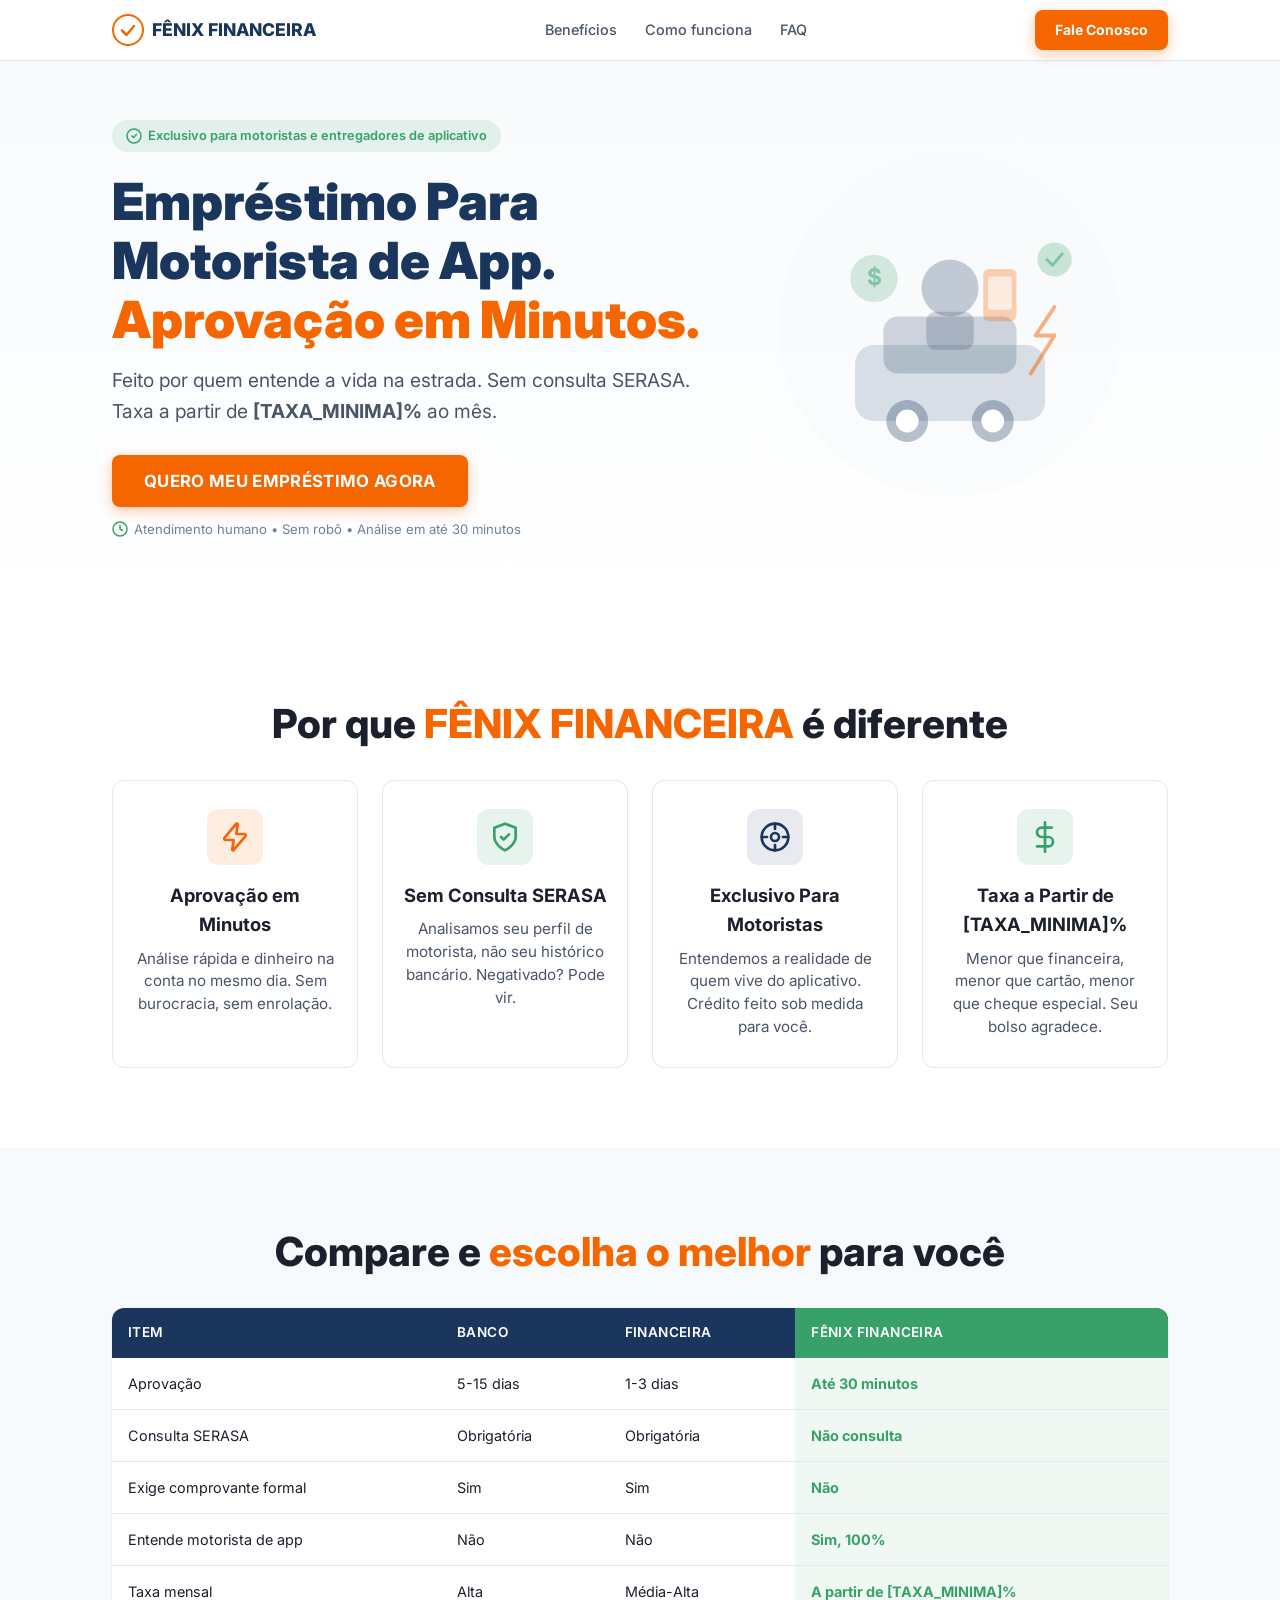
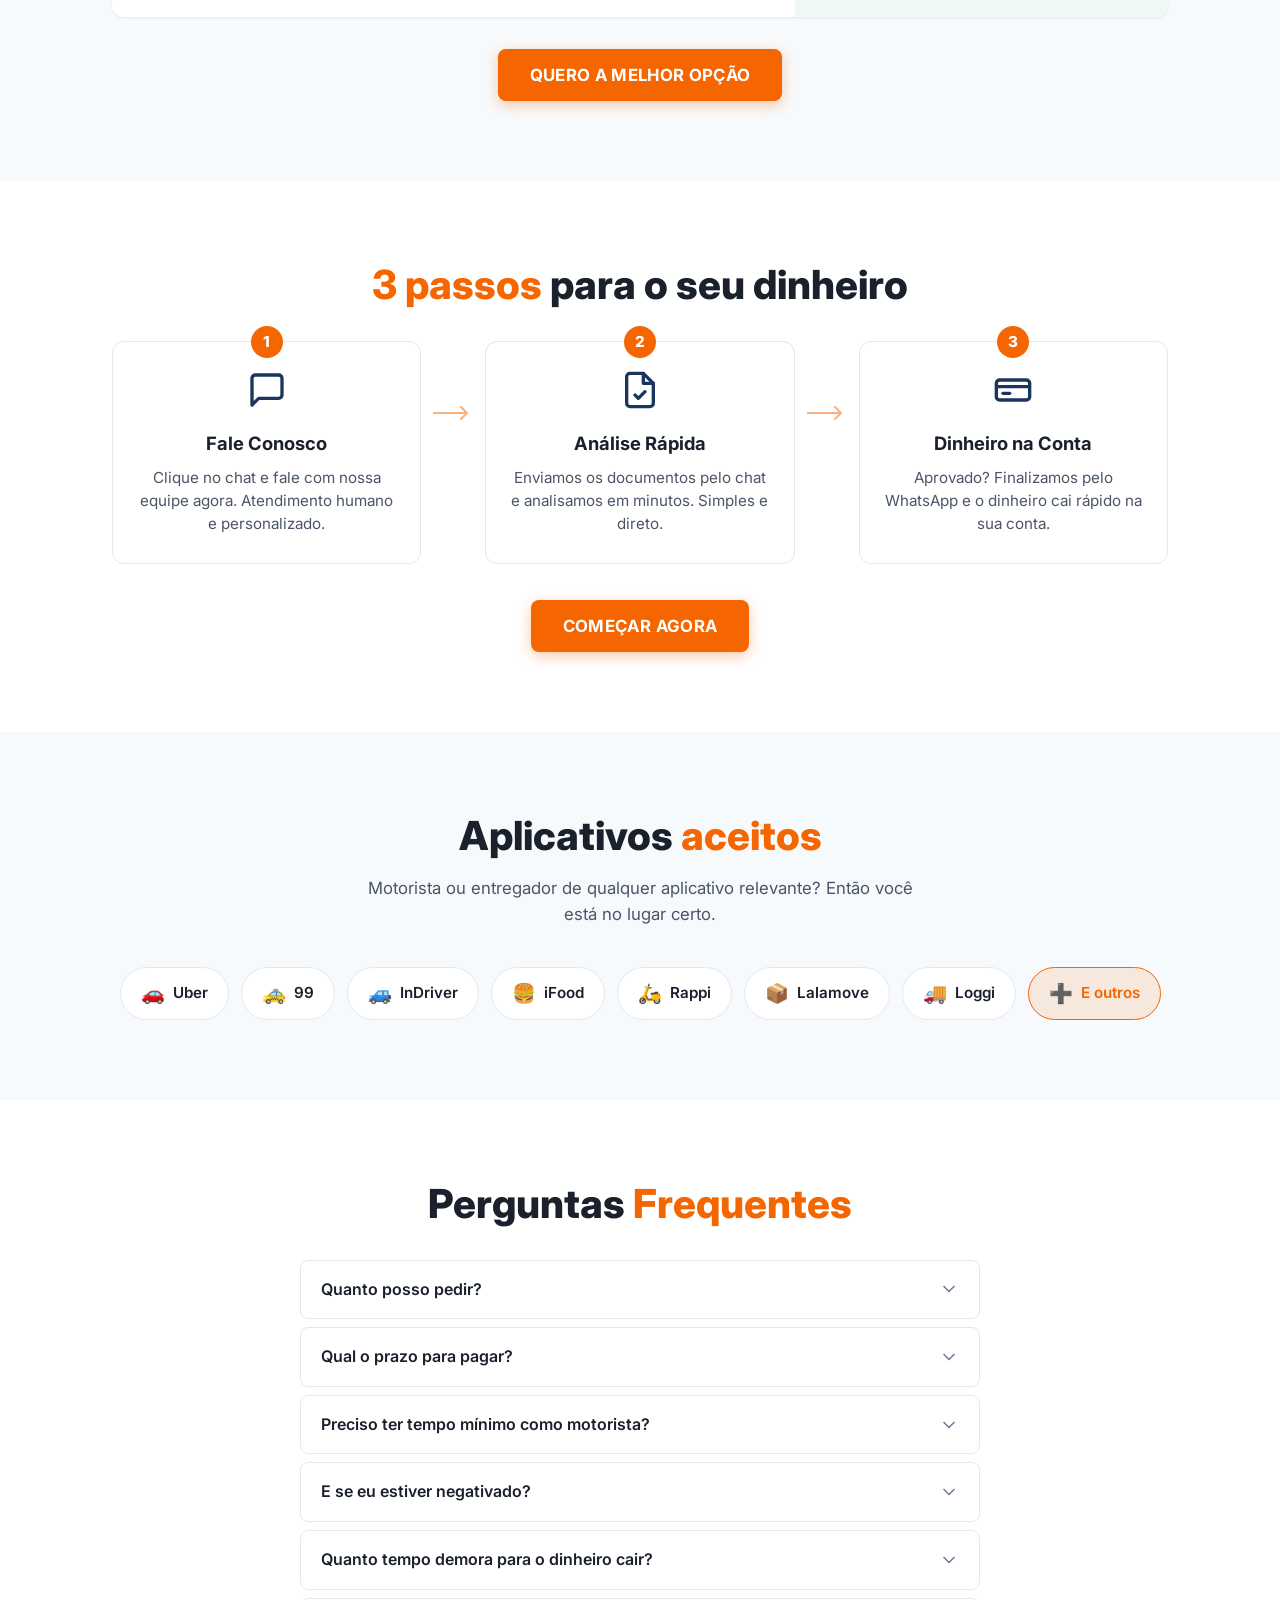
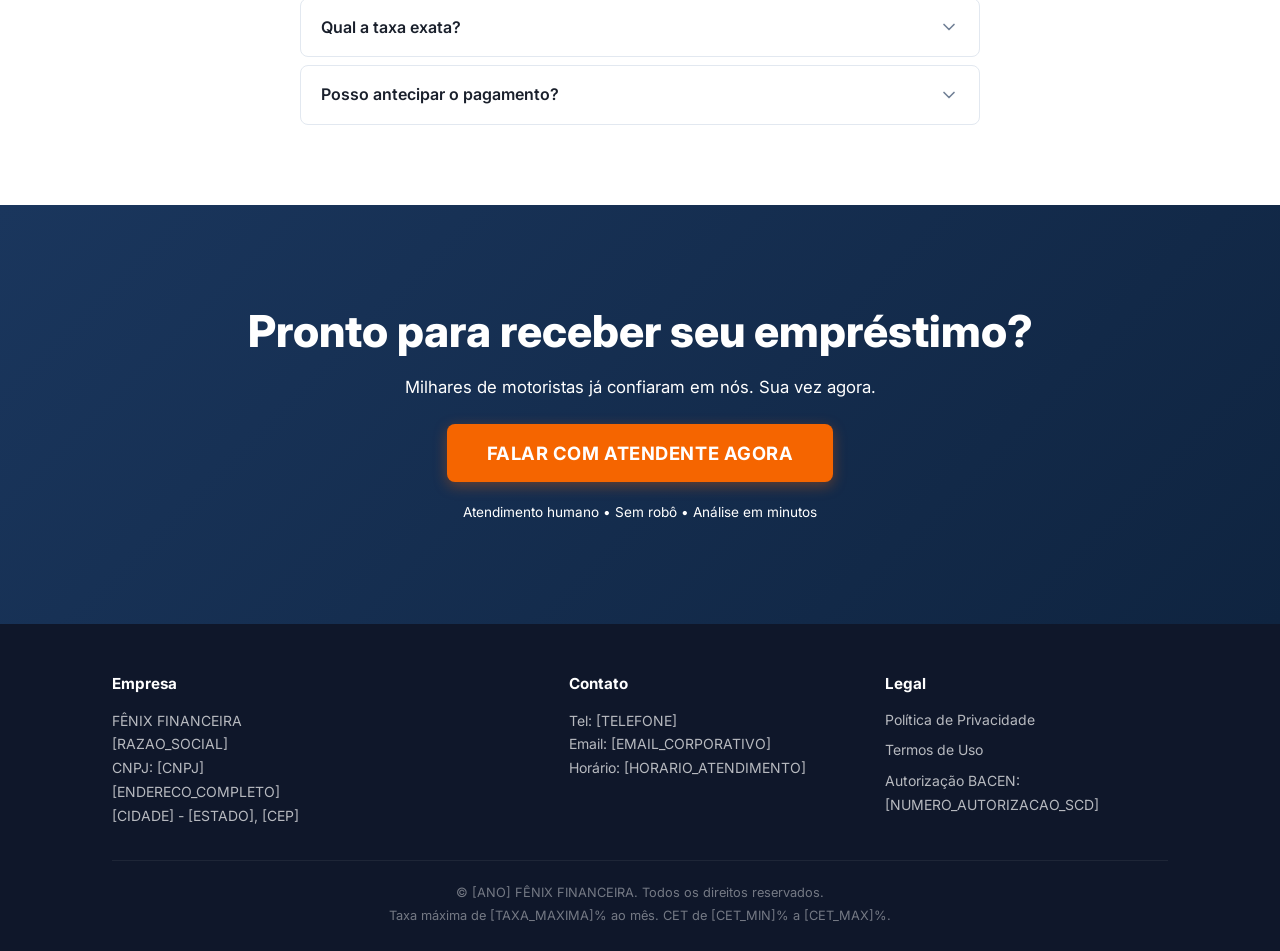
==== index.html @ 0cf2d2e1 "Antecipa carregamento do Tawk.to com preconnect e script no topo do body" ====
<!DOCTYPE html>
<html lang="pt-BR">
<head>
  <meta charset="UTF-8">
  <meta name="viewport" content="width=device-width, initial-scale=1.0, maximum-scale=5.0">
  <meta name="description" content="Empréstimo para motorista de app com aprovação em minutos. Taxa a partir de [TAXA_MINIMA]%. Sem consulta SERASA. FÊNIX FINANCEIRA - crédito exclusivo para motoristas e entregadores de aplicativo.">
  <meta name="keywords" content="empréstimo motorista uber, empréstimo 99, empréstimo ifood, crédito motorista app, empréstimo sem serasa, empréstimo rappi, empréstimo entregador">
  <meta name="robots" content="index, follow">
  <meta name="theme-color" content="#1a365d">

  <!-- Open Graph -->
  <meta property="og:title" content="FÊNIX FINANCEIRA - Empréstimo para Motorista de App">
  <meta property="og:description" content="Aprovação em minutos. Sem consulta SERASA. Feito para quem é motorista de aplicativo.">
  <meta property="og:type" content="website">
  <meta property="og:url" content="[SITE_URL]">
  <meta property="og:locale" content="pt_BR">

  <link rel="icon" href="/favicon.svg" type="image/svg+xml">
  <link rel="icon" href="/favicon.ico" type="image/x-icon">
  <link rel="preconnect" href="https://embed.tawk.to" crossorigin>
  <link rel="preconnect" href="https://fonts.googleapis.com">
  <link rel="preconnect" href="https://fonts.gstatic.com" crossorigin>
  <link rel="stylesheet" href="https://fonts.googleapis.com/css2?family=Inter:wght@400;500;600;700;800;900&display=swap">
  <link rel="stylesheet" href="css/style.css">

  <title>FÊNIX FINANCEIRA - Empréstimo para Motorista de App | Aprovação Rápida</title>
</head>
<body>

  <!--Start of Tawk.to Script-->
  <script type="text/javascript">
  var Tawk_API=Tawk_API||{}, Tawk_LoadStart=new Date();
  (function(){
  var s1=document.createElement("script"),s0=document.getElementsByTagName("script")[0];
  s1.async=true;
  s1.src='https://embed.tawk.to/69e11e8162538b1c343eefce/1jmbluanu';
  s1.charset='UTF-8';
  s1.setAttribute('crossorigin','*');
  s0.parentNode.insertBefore(s1,s0);
  })();
  </script>
  <!--End of Tawk.to Script-->

  <!-- ============================================ -->
  <!-- HEADER / NAVBAR                              -->
  <!-- ============================================ -->
  <header class="header" id="header">
    <div class="container header__inner">
      <a href="#" class="header__logo" aria-label="FÊNIX FINANCEIRA - Página inicial">
        <!-- Logo SVG inline -->
        <svg class="header__logo-icon" width="32" height="32" viewBox="0 0 32 32" fill="none" aria-hidden="true">
          <circle cx="16" cy="16" r="15" stroke="currentColor" stroke-width="2"/>
          <path d="M10 16.5L14.5 21L22 12" stroke="currentColor" stroke-width="2.5" stroke-linecap="round" stroke-linejoin="round"/>
        </svg>
        <span class="header__logo-text">FÊNIX FINANCEIRA</span>
      </a>
      <nav class="header__nav" aria-label="Navegação principal">
        <a href="#beneficios" class="header__link">Benefícios</a>
        <a href="#como-funciona" class="header__link">Como funciona</a>
        <a href="#faq" class="header__link">FAQ</a>
      </nav>
      <button class="btn btn--sm btn--cta header__cta" onclick="openChat()" aria-label="Abrir chat para solicitar empréstimo">
        Fale Conosco
      </button>
    </div>
  </header>

  <main>

    <!-- ============================================ -->
    <!-- HERO SECTION                                 -->
    <!-- ============================================ -->
    <section class="hero" id="hero">
      <div class="container hero__inner">
        <div class="hero__content">
          <span class="hero__badge">
            <svg width="16" height="16" viewBox="0 0 16 16" fill="none" aria-hidden="true"><path d="M6 8L7.5 9.5L10.5 6.5" stroke="currentColor" stroke-width="1.5" stroke-linecap="round" stroke-linejoin="round"/><circle cx="8" cy="8" r="7" stroke="currentColor" stroke-width="1.5"/></svg>
            Exclusivo para motoristas e entregadores de aplicativo
          </span>

          <h1 class="hero__title">
            Empréstimo Para Motorista de App.<br>
            <span class="hero__title-highlight">Aprovação em Minutos.</span>
          </h1>

          <p class="hero__subtitle">
            Feito por quem entende a vida na estrada. Sem consulta SERASA. Taxa a partir de <strong>[TAXA_MINIMA]%</strong> ao mês.
          </p>

          <div class="hero__cta-group">
            <button class="btn btn--lg btn--cta btn--pulse" onclick="openChat()" aria-label="Solicitar empréstimo agora via chat">
              QUERO MEU EMPRÉSTIMO AGORA
            </button>
            <p class="hero__cta-sub">
              <svg width="16" height="16" viewBox="0 0 16 16" fill="none" aria-hidden="true"><circle cx="8" cy="8" r="7" stroke="currentColor" stroke-width="1.5"/><path d="M8 4.5V8L10.5 9.5" stroke="currentColor" stroke-width="1.5" stroke-linecap="round"/></svg>
              Atendimento humano &bull; Sem robô &bull; Análise em até 30 minutos
            </p>
          </div>
        </div>

        <div class="hero__illustration" aria-hidden="true">
          <!-- Ilustração SVG de motorista -->
          <svg viewBox="0 0 400 400" fill="none" class="hero__svg">
            <!-- Fundo circular -->
            <circle cx="200" cy="200" r="180" fill="var(--color-bg-alt)" opacity="0.5"/>
            <!-- Carro estilizado -->
            <rect x="100" y="220" width="200" height="80" rx="20" fill="var(--color-primary)" opacity="0.15"/>
            <rect x="130" y="190" width="140" height="60" rx="15" fill="var(--color-primary)" opacity="0.2"/>
            <!-- Rodas -->
            <circle cx="155" cy="300" r="22" fill="var(--color-primary)" opacity="0.3"/>
            <circle cx="155" cy="300" r="12" fill="var(--color-bg)"/>
            <circle cx="245" cy="300" r="22" fill="var(--color-primary)" opacity="0.3"/>
            <circle cx="245" cy="300" r="12" fill="var(--color-bg)"/>
            <!-- Motorista (silhueta) -->
            <circle cx="200" cy="160" r="30" fill="var(--color-primary)" opacity="0.25"/>
            <rect x="175" y="185" width="50" height="40" rx="10" fill="var(--color-primary)" opacity="0.2"/>
            <!-- Celular -->
            <rect x="235" y="140" width="35" height="55" rx="6" fill="var(--color-cta)" opacity="0.3"/>
            <rect x="240" y="148" width="25" height="35" rx="2" fill="var(--color-bg)" opacity="0.6"/>
            <!-- Raio (velocidade) -->
            <path d="M310 180L290 210H310L285 250" stroke="var(--color-cta)" stroke-width="4" stroke-linecap="round" stroke-linejoin="round" opacity="0.5"/>
            <!-- Cifrão -->
            <circle cx="120" cy="150" r="25" fill="var(--color-success)" opacity="0.2"/>
            <text x="120" y="157" text-anchor="middle" fill="var(--color-success)" font-size="24" font-weight="700" opacity="0.5">$</text>
            <!-- Indicador de check -->
            <circle cx="310" cy="130" r="18" fill="var(--color-success)" opacity="0.25"/>
            <path d="M302 130L308 136L318 124" stroke="var(--color-success)" stroke-width="3" stroke-linecap="round" stroke-linejoin="round" opacity="0.5"/>
          </svg>
        </div>
      </div>
    </section>

    <!-- ============================================ -->
    <!-- BENEFÍCIOS                                   -->
    <!-- ============================================ -->
    <section class="benefits" id="beneficios">
      <div class="container">
        <h2 class="section-title fade-in">Por que <span class="text-highlight">FÊNIX FINANCEIRA</span> é diferente</h2>

        <div class="benefits__grid">
          <!-- Card 1 -->
          <div class="benefit-card fade-in">
            <div class="benefit-card__icon benefit-card__icon--speed">
              <svg width="32" height="32" viewBox="0 0 24 24" fill="none" aria-hidden="true">
                <path d="M13 2L4.09 12.63a1 1 0 00.78 1.62H11l-1 7.25a.5.5 0 00.86.41L19.91 11.37a1 1 0 00-.78-1.62H13l1-7.25a.5.5 0 00-.86-.41z" stroke="currentColor" stroke-width="2" stroke-linecap="round" stroke-linejoin="round"/>
              </svg>
            </div>
            <h3 class="benefit-card__title">Aprovação em Minutos</h3>
            <p class="benefit-card__text">Análise rápida e dinheiro na conta no mesmo dia. Sem burocracia, sem enrolação.</p>
          </div>

          <!-- Card 2 -->
          <div class="benefit-card fade-in">
            <div class="benefit-card__icon benefit-card__icon--shield">
              <svg width="32" height="32" viewBox="0 0 24 24" fill="none" aria-hidden="true">
                <path d="M12 22s8-4 8-10V5l-8-3-8 3v7c0 6 8 10 8 10z" stroke="currentColor" stroke-width="2" stroke-linecap="round" stroke-linejoin="round"/>
                <path d="M9 12l2 2 4-4" stroke="currentColor" stroke-width="2" stroke-linecap="round" stroke-linejoin="round"/>
              </svg>
            </div>
            <h3 class="benefit-card__title">Sem Consulta SERASA</h3>
            <p class="benefit-card__text">Analisamos seu perfil de motorista, não seu histórico bancário. Negativado? Pode vir.</p>
          </div>

          <!-- Card 3 -->
          <div class="benefit-card fade-in">
            <div class="benefit-card__icon benefit-card__icon--car">
              <svg width="32" height="32" viewBox="0 0 24 24" fill="none" aria-hidden="true">
                <circle cx="12" cy="12" r="10" stroke="currentColor" stroke-width="2"/>
                <circle cx="12" cy="12" r="3" stroke="currentColor" stroke-width="2"/>
                <path d="M12 2v4M12 18v4M2 12h4M18 12h4" stroke="currentColor" stroke-width="2" stroke-linecap="round"/>
              </svg>
            </div>
            <h3 class="benefit-card__title">Exclusivo Para Motoristas</h3>
            <p class="benefit-card__text">Entendemos a realidade de quem vive do aplicativo. Crédito feito sob medida para você.</p>
          </div>

          <!-- Card 4 -->
          <div class="benefit-card fade-in">
            <div class="benefit-card__icon benefit-card__icon--money">
              <svg width="32" height="32" viewBox="0 0 24 24" fill="none" aria-hidden="true">
                <path d="M12 1v22M17 5H9.5a3.5 3.5 0 100 7h5a3.5 3.5 0 110 7H6" stroke="currentColor" stroke-width="2" stroke-linecap="round" stroke-linejoin="round"/>
              </svg>
            </div>
            <h3 class="benefit-card__title">Taxa a Partir de [TAXA_MINIMA]%</h3>
            <p class="benefit-card__text">Menor que financeira, menor que cartão, menor que cheque especial. Seu bolso agradece.</p>
          </div>
        </div>
      </div>
    </section>

    <!-- ============================================ -->
    <!-- COMPARAÇÃO                                   -->
    <!-- ============================================ -->
    <section class="comparison" id="comparacao">
      <div class="container">
        <h2 class="section-title fade-in">Compare e <span class="text-highlight">escolha o melhor</span> para você</h2>

        <div class="comparison__table-wrapper fade-in">
          <table class="comparison__table" role="table">
            <thead>
              <tr>
                <th scope="col">Item</th>
                <th scope="col">Banco</th>
                <th scope="col">Financeira</th>
                <th scope="col" class="comparison__highlight-col">FÊNIX FINANCEIRA</th>
              </tr>
            </thead>
            <tbody>
              <tr>
                <td data-label="Item">Aprovação</td>
                <td data-label="Banco">5-15 dias</td>
                <td data-label="Financeira">1-3 dias</td>
                <td data-label="FÊNIX FINANCEIRA" class="comparison__highlight-col"><strong>Até 30 minutos</strong></td>
              </tr>
              <tr>
                <td data-label="Item">Consulta SERASA</td>
                <td data-label="Banco">Obrigatória</td>
                <td data-label="Financeira">Obrigatória</td>
                <td data-label="FÊNIX FINANCEIRA" class="comparison__highlight-col"><strong>Não consulta</strong></td>
              </tr>
              <tr>
                <td data-label="Item">Exige comprovante formal</td>
                <td data-label="Banco">Sim</td>
                <td data-label="Financeira">Sim</td>
                <td data-label="FÊNIX FINANCEIRA" class="comparison__highlight-col"><strong>Não</strong></td>
              </tr>
              <tr>
                <td data-label="Item">Entende motorista de app</td>
                <td data-label="Banco">Não</td>
                <td data-label="Financeira">Não</td>
                <td data-label="FÊNIX FINANCEIRA" class="comparison__highlight-col"><strong>Sim, 100%</strong></td>
              </tr>
              <tr>
                <td data-label="Item">Taxa mensal</td>
                <td data-label="Banco">Alta</td>
                <td data-label="Financeira">Média-Alta</td>
                <td data-label="FÊNIX FINANCEIRA" class="comparison__highlight-col"><strong>A partir de [TAXA_MINIMA]%</strong></td>
              </tr>
            </tbody>
          </table>
        </div>

        <div class="comparison__cta fade-in">
          <button class="btn btn--lg btn--cta" onclick="openChat()">QUERO A MELHOR OPÇÃO</button>
        </div>
      </div>
    </section>

    <!-- ============================================ -->
    <!-- COMO FUNCIONA                                -->
    <!-- ============================================ -->
    <section class="steps" id="como-funciona">
      <div class="container">
        <h2 class="section-title fade-in"><span class="text-highlight">3 passos</span> para o seu dinheiro</h2>

        <div class="steps__grid">
          <!-- Passo 1 -->
          <div class="step-card fade-in">
            <div class="step-card__number">1</div>
            <div class="step-card__icon">
              <svg width="40" height="40" viewBox="0 0 24 24" fill="none" aria-hidden="true">
                <path d="M21 15a2 2 0 01-2 2H7l-4 4V5a2 2 0 012-2h14a2 2 0 012 2z" stroke="currentColor" stroke-width="2" stroke-linecap="round" stroke-linejoin="round"/>
              </svg>
            </div>
            <h3 class="step-card__title">Fale Conosco</h3>
            <p class="step-card__text">Clique no chat e fale com nossa equipe agora. Atendimento humano e personalizado.</p>
          </div>

          <!-- Conector -->
          <div class="step-connector" aria-hidden="true">
            <svg width="40" height="24" viewBox="0 0 40 24" fill="none">
              <path d="M0 12h32M28 6l6 6-6 6" stroke="var(--color-cta)" stroke-width="2" stroke-linecap="round" stroke-linejoin="round"/>
            </svg>
          </div>

          <!-- Passo 2 -->
          <div class="step-card fade-in">
            <div class="step-card__number">2</div>
            <div class="step-card__icon">
              <svg width="40" height="40" viewBox="0 0 24 24" fill="none" aria-hidden="true">
                <path d="M14 2H6a2 2 0 00-2 2v16a2 2 0 002 2h12a2 2 0 002-2V8z" stroke="currentColor" stroke-width="2" stroke-linecap="round" stroke-linejoin="round"/>
                <polyline points="14,2 14,8 20,8" stroke="currentColor" stroke-width="2" stroke-linecap="round" stroke-linejoin="round"/>
                <path d="M9 15l2 2 4-4" stroke="currentColor" stroke-width="2" stroke-linecap="round" stroke-linejoin="round"/>
              </svg>
            </div>
            <h3 class="step-card__title">Análise Rápida</h3>
            <p class="step-card__text">Enviamos os documentos pelo chat e analisamos em minutos. Simples e direto.</p>
          </div>

          <!-- Conector -->
          <div class="step-connector" aria-hidden="true">
            <svg width="40" height="24" viewBox="0 0 40 24" fill="none">
              <path d="M0 12h32M28 6l6 6-6 6" stroke="var(--color-cta)" stroke-width="2" stroke-linecap="round" stroke-linejoin="round"/>
            </svg>
          </div>

          <!-- Passo 3 -->
          <div class="step-card fade-in">
            <div class="step-card__number">3</div>
            <div class="step-card__icon">
              <svg width="40" height="40" viewBox="0 0 24 24" fill="none" aria-hidden="true">
                <rect x="2" y="6" width="20" height="12" rx="2" stroke="currentColor" stroke-width="2"/>
                <path d="M2 10h20" stroke="currentColor" stroke-width="2"/>
                <path d="M6 14h4" stroke="currentColor" stroke-width="2" stroke-linecap="round"/>
              </svg>
            </div>
            <h3 class="step-card__title">Dinheiro na Conta</h3>
            <p class="step-card__text">Aprovado? Finalizamos pelo WhatsApp e o dinheiro cai rápido na sua conta.</p>
          </div>
        </div>

        <div class="steps__cta fade-in">
          <button class="btn btn--lg btn--cta" onclick="openChat()">COMEÇAR AGORA</button>
        </div>
      </div>
    </section>

    <!-- ============================================ -->
    <!-- APLICATIVOS ACEITOS                          -->
    <!-- ============================================ -->
    <section class="apps" id="aplicativos">
      <div class="container">
        <h2 class="section-title fade-in">Aplicativos <span class="text-highlight">aceitos</span></h2>
        <p class="section-subtitle fade-in">Motorista ou entregador de qualquer aplicativo relevante? Então você está no lugar certo.</p>

        <div class="apps__grid fade-in">
          <div class="app-tag">
            <span class="app-tag__icon">🚗</span>
            <span class="app-tag__name">Uber</span>
          </div>
          <div class="app-tag">
            <span class="app-tag__icon">🚕</span>
            <span class="app-tag__name">99</span>
          </div>
          <div class="app-tag">
            <span class="app-tag__icon">🚙</span>
            <span class="app-tag__name">InDriver</span>
          </div>
          <div class="app-tag">
            <span class="app-tag__icon">🍔</span>
            <span class="app-tag__name">iFood</span>
          </div>
          <div class="app-tag">
            <span class="app-tag__icon">🛵</span>
            <span class="app-tag__name">Rappi</span>
          </div>
          <div class="app-tag">
            <span class="app-tag__icon">📦</span>
            <span class="app-tag__name">Lalamove</span>
          </div>
          <div class="app-tag">
            <span class="app-tag__icon">🚚</span>
            <span class="app-tag__name">Loggi</span>
          </div>
          <div class="app-tag app-tag--other">
            <span class="app-tag__icon">➕</span>
            <span class="app-tag__name">E outros</span>
          </div>
        </div>
      </div>
    </section>

    <!-- ============================================ -->
    <!-- FAQ                                          -->
    <!-- ============================================ -->
    <section class="faq" id="faq">
      <div class="container">
        <h2 class="section-title fade-in">Perguntas <span class="text-highlight">Frequentes</span></h2>

        <div class="faq__list">
          <details class="faq__item fade-in">
            <summary class="faq__question">
              <span>Quanto posso pedir?</span>
              <svg class="faq__chevron" width="20" height="20" viewBox="0 0 24 24" fill="none" aria-hidden="true">
                <path d="M6 9l6 6 6-6" stroke="currentColor" stroke-width="2" stroke-linecap="round" stroke-linejoin="round"/>
              </svg>
            </summary>
            <div class="faq__answer">
              <p>[PLACEHOLDER_FAQ_1_RESPOSTA] — Exemplo: Valores de R$ [VALOR_MIN] a R$ [VALOR_MAX], sujeito à análise do perfil do motorista.</p>
            </div>
          </details>

          <details class="faq__item fade-in">
            <summary class="faq__question">
              <span>Qual o prazo para pagar?</span>
              <svg class="faq__chevron" width="20" height="20" viewBox="0 0 24 24" fill="none" aria-hidden="true">
                <path d="M6 9l6 6 6-6" stroke="currentColor" stroke-width="2" stroke-linecap="round" stroke-linejoin="round"/>
              </svg>
            </summary>
            <div class="faq__answer">
              <p>[PLACEHOLDER_FAQ_2_RESPOSTA] — Exemplo: Prazos de [PRAZO_MIN] a [PRAZO_MAX] meses, com parcelas que cabem no seu bolso.</p>
            </div>
          </details>

          <details class="faq__item fade-in">
            <summary class="faq__question">
              <span>Preciso ter tempo mínimo como motorista?</span>
              <svg class="faq__chevron" width="20" height="20" viewBox="0 0 24 24" fill="none" aria-hidden="true">
                <path d="M6 9l6 6 6-6" stroke="currentColor" stroke-width="2" stroke-linecap="round" stroke-linejoin="round"/>
              </svg>
            </summary>
            <div class="faq__answer">
              <p>[PLACEHOLDER_FAQ_3_RESPOSTA] — Exemplo: Analisamos cada caso individualmente. Fale conosco para saber se você se qualifica.</p>
            </div>
          </details>

          <details class="faq__item fade-in">
            <summary class="faq__question">
              <span>E se eu estiver negativado?</span>
              <svg class="faq__chevron" width="20" height="20" viewBox="0 0 24 24" fill="none" aria-hidden="true">
                <path d="M6 9l6 6 6-6" stroke="currentColor" stroke-width="2" stroke-linecap="round" stroke-linejoin="round"/>
              </svg>
            </summary>
            <div class="faq__answer">
              <p>[PLACEHOLDER_FAQ_4_RESPOSTA] — Exemplo: Não consultamos SERASA/SPC. Analisamos seu perfil como motorista de aplicativo.</p>
            </div>
          </details>

          <details class="faq__item fade-in">
            <summary class="faq__question">
              <span>Quanto tempo demora para o dinheiro cair?</span>
              <svg class="faq__chevron" width="20" height="20" viewBox="0 0 24 24" fill="none" aria-hidden="true">
                <path d="M6 9l6 6 6-6" stroke="currentColor" stroke-width="2" stroke-linecap="round" stroke-linejoin="round"/>
              </svg>
            </summary>
            <div class="faq__answer">
              <p>[PLACEHOLDER_FAQ_5_RESPOSTA] — Exemplo: Após aprovação, o dinheiro pode cair na sua conta no mesmo dia.</p>
            </div>
          </details>

          <details class="faq__item fade-in">
            <summary class="faq__question">
              <span>Qual a taxa exata?</span>
              <svg class="faq__chevron" width="20" height="20" viewBox="0 0 24 24" fill="none" aria-hidden="true">
                <path d="M6 9l6 6 6-6" stroke="currentColor" stroke-width="2" stroke-linecap="round" stroke-linejoin="round"/>
              </svg>
            </summary>
            <div class="faq__answer">
              <p>[PLACEHOLDER_FAQ_6_RESPOSTA] — Exemplo: A taxa começa a partir de [TAXA_MINIMA]% ao mês. O valor exato depende da análise do seu perfil.</p>
            </div>
          </details>

          <details class="faq__item fade-in">
            <summary class="faq__question">
              <span>Posso antecipar o pagamento?</span>
              <svg class="faq__chevron" width="20" height="20" viewBox="0 0 24 24" fill="none" aria-hidden="true">
                <path d="M6 9l6 6 6-6" stroke="currentColor" stroke-width="2" stroke-linecap="round" stroke-linejoin="round"/>
              </svg>
            </summary>
            <div class="faq__answer">
              <p>[PLACEHOLDER_FAQ_7_RESPOSTA] — Exemplo: Sim! Você pode antecipar parcelas com desconto nos juros.</p>
            </div>
          </details>
        </div>
      </div>
    </section>

    <!-- ============================================ -->
    <!-- CTA FINAL                                    -->
    <!-- ============================================ -->
    <section class="cta-final" id="cta-final">
      <div class="container cta-final__inner">
        <h2 class="cta-final__title fade-in">Pronto para receber seu empréstimo?</h2>
        <p class="cta-final__subtitle fade-in">Milhares de motoristas já confiaram em nós. Sua vez agora.</p>

        <button class="btn btn--xl btn--cta btn--pulse fade-in" onclick="openChat()">
          FALAR COM ATENDENTE AGORA
        </button>

        <p class="cta-final__note fade-in">
          Atendimento humano &bull; Sem robô &bull; Análise em minutos
        </p>
      </div>
    </section>

  </main>

  <!-- ============================================ -->
  <!-- FOOTER                                       -->
  <!-- ============================================ -->
  <footer class="footer">
    <div class="container footer__inner">
      <div class="footer__grid">
        <!-- Coluna Empresa -->
        <div class="footer__col">
          <h4 class="footer__heading">Empresa</h4>
          <p class="footer__text">FÊNIX FINANCEIRA</p>
          <p class="footer__text">[RAZAO_SOCIAL]</p>
          <p class="footer__text">CNPJ: [CNPJ]</p>
          <p class="footer__text">[ENDERECO_COMPLETO]</p>
          <p class="footer__text">[CIDADE] - [ESTADO], [CEP]</p>
        </div>

        <!-- Coluna Contato -->
        <div class="footer__col">
          <h4 class="footer__heading">Contato</h4>
          <p class="footer__text">Tel: [TELEFONE]</p>
          <p class="footer__text">Email: [EMAIL_CORPORATIVO]</p>
          <p class="footer__text">Horário: [HORARIO_ATENDIMENTO]</p>
        </div>

        <!-- Coluna Legal -->
        <div class="footer__col">
          <h4 class="footer__heading">Legal</h4>
          <a href="privacidade.html" class="footer__link">Política de Privacidade</a>
          <a href="termos.html" class="footer__link">Termos de Uso</a>
          <p class="footer__text">Autorização BACEN: [NUMERO_AUTORIZACAO_SCD]</p>
        </div>
      </div>

      <div class="footer__bottom">
        <p>&copy; [ANO] FÊNIX FINANCEIRA. Todos os direitos reservados.</p>
        <p>Taxa máxima de [TAXA_MAXIMA]% ao mês. CET de [CET_MIN]% a [CET_MAX]%.</p>
      </div>
    </div>
  </footer>

  <!-- Scripts -->
  <script src="js/script.js"></script>

</body>
</html>
---- css/style.css ----
/* ============================================
   VARIÁVEIS CSS — Altere aqui para customizar
   ============================================ */
:root {
  --color-primary: #1a365d;
  --color-primary-light: #2a4a7f;
  --color-primary-dark: #0f2440;
  --color-cta: #f56500;
  --color-cta-hover: #e05a00;
  --color-cta-light: rgba(245, 101, 0, 0.12);
  --color-success: #38a169;
  --color-success-light: rgba(56, 161, 105, 0.12);
  --color-text: #1a202c;
  --color-text-light: #4a5568;
  --color-text-muted: #718096;
  --color-bg: #ffffff;
  --color-bg-alt: #f7fafc;
  --color-bg-dark: #0f172a;
  --color-border: #e2e8f0;
  --font-family: 'Inter', system-ui, -apple-system, BlinkMacSystemFont, 'Segoe UI', sans-serif;
  --radius-sm: 8px;
  --radius-md: 12px;
  --radius-lg: 16px;
  --radius-full: 9999px;
  --shadow-sm: 0 1px 3px rgba(0,0,0,0.08);
  --shadow-md: 0 4px 12px rgba(0,0,0,0.1);
  --shadow-lg: 0 8px 30px rgba(0,0,0,0.12);
  --transition: 200ms ease;
}

/* ============================================
   RESET & BASE — Mobile-first
   ============================================ */
*,
*::before,
*::after {
  margin: 0;
  padding: 0;
  box-sizing: border-box;
}

html {
  scroll-behavior: smooth;
  -webkit-text-size-adjust: 100%;
}

body {
  font-family: var(--font-family);
  font-size: 16px;
  line-height: 1.6;
  color: var(--color-text);
  background-color: var(--color-bg);
  -webkit-font-smoothing: antialiased;
  -moz-osx-font-smoothing: grayscale;
  overflow-x: hidden;
}

img {
  max-width: 100%;
  height: auto;
  display: block;
}

a {
  color: inherit;
  text-decoration: none;
}

button {
  cursor: pointer;
  border: none;
  background: none;
  font-family: inherit;
}

/* ============================================
   CONTAINER
   ============================================ */
.container {
  width: 100%;
  max-width: 1120px;
  margin: 0 auto;
  padding: 0 20px;
}

/* ============================================
   TYPOGRAPHY UTILITIES
   ============================================ */
.section-title {
  font-size: 1.75rem;
  font-weight: 800;
  line-height: 1.2;
  text-align: center;
  margin-bottom: 16px;
  color: var(--color-text);
}

.section-subtitle {
  font-size: 1.05rem;
  color: var(--color-text-light);
  text-align: center;
  max-width: 560px;
  margin: 0 auto 40px;
  line-height: 1.5;
}

.text-highlight {
  color: var(--color-cta);
}

/* ============================================
   BUTTONS
   ============================================ */
.btn {
  display: inline-flex;
  align-items: center;
  justify-content: center;
  font-weight: 700;
  border-radius: var(--radius-sm);
  transition: background var(--transition), transform var(--transition), box-shadow var(--transition);
  white-space: nowrap;
  text-align: center;
  line-height: 1.2;
}

.btn:active {
  transform: scale(0.97);
}

.btn--sm {
  font-size: 0.875rem;
  padding: 10px 20px;
  min-height: 40px;
}

.btn--lg {
  font-size: 1.05rem;
  padding: 16px 32px;
  min-height: 52px;
  letter-spacing: 0.02em;
}

.btn--xl {
  font-size: 1.15rem;
  padding: 18px 40px;
  min-height: 56px;
  letter-spacing: 0.03em;
}

.btn--cta {
  background: var(--color-cta);
  color: #fff;
  box-shadow: 0 4px 14px rgba(245, 101, 0, 0.35);
}

.btn--cta:hover {
  background: var(--color-cta-hover);
  box-shadow: 0 6px 20px rgba(245, 101, 0, 0.45);
  transform: translateY(-1px);
}

.btn--cta:active {
  transform: translateY(0) scale(0.97);
}

.btn--pulse {
  animation: pulse-btn 2.5s infinite;
}

@keyframes pulse-btn {
  0% { box-shadow: 0 4px 14px rgba(245, 101, 0, 0.35), 0 0 0 0 rgba(245, 101, 0, 0.5); }
  70% { box-shadow: 0 4px 14px rgba(245, 101, 0, 0.35), 0 0 0 14px rgba(245, 101, 0, 0); }
  100% { box-shadow: 0 4px 14px rgba(245, 101, 0, 0.35), 0 0 0 0 rgba(245, 101, 0, 0); }
}

/* ============================================
   HEADER
   ============================================ */
.header {
  position: fixed;
  top: 0;
  left: 0;
  right: 0;
  z-index: 100;
  background: rgba(255, 255, 255, 0.92);
  backdrop-filter: blur(12px);
  -webkit-backdrop-filter: blur(12px);
  border-bottom: 1px solid var(--color-border);
  transition: box-shadow 0.3s ease;
}

.header--scrolled {
  box-shadow: var(--shadow-md);
}

.header__inner {
  display: flex;
  align-items: center;
  justify-content: space-between;
  height: 60px;
}

.header__logo {
  display: flex;
  align-items: center;
  gap: 8px;
  font-weight: 800;
  font-size: 1.1rem;
  color: var(--color-primary);
}

.header__logo-icon {
  color: var(--color-cta);
  flex-shrink: 0;
}

.header__nav {
  display: none;
  gap: 28px;
}

.header__link {
  font-size: 0.9rem;
  font-weight: 500;
  color: var(--color-text-light);
  transition: color var(--transition);
}

.header__link:hover {
  color: var(--color-cta);
}

.header__cta {
  flex-shrink: 0;
}

/* ============================================
   HERO
   ============================================ */
.hero {
  padding: 100px 0 60px;
  background: linear-gradient(180deg, var(--color-bg-alt) 0%, var(--color-bg) 100%);
}

.hero__inner {
  display: flex;
  flex-direction: column;
  align-items: center;
  gap: 40px;
}

.hero__content {
  text-align: center;
  max-width: 600px;
}

.hero__badge {
  display: inline-flex;
  align-items: center;
  gap: 6px;
  background: var(--color-success-light);
  color: var(--color-success);
  font-size: 0.8rem;
  font-weight: 600;
  padding: 6px 14px;
  border-radius: var(--radius-full);
  margin-bottom: 20px;
}

.hero__badge svg {
  flex-shrink: 0;
}

.hero__title {
  font-size: 2rem;
  font-weight: 900;
  line-height: 1.15;
  color: var(--color-primary);
  margin-bottom: 16px;
}

.hero__title-highlight {
  color: var(--color-cta);
}

.hero__subtitle {
  font-size: 1.1rem;
  color: var(--color-text-light);
  line-height: 1.6;
  margin-bottom: 28px;
}

.hero__cta-group {
  display: flex;
  flex-direction: column;
  align-items: center;
  gap: 12px;
}

.hero__cta-sub {
  display: flex;
  align-items: center;
  gap: 6px;
  font-size: 0.82rem;
  color: var(--color-text-muted);
}

.hero__cta-sub svg {
  flex-shrink: 0;
  color: var(--color-success);
}

.hero__illustration {
  width: 100%;
  max-width: 320px;
}

.hero__svg {
  width: 100%;
  height: auto;
}

/* ============================================
   BENEFITS
   ============================================ */
.benefits {
  padding: 60px 0;
  background: var(--color-bg);
}

.benefits__grid {
  display: grid;
  grid-template-columns: 1fr;
  gap: 16px;
  margin-top: 32px;
}

.benefit-card {
  background: var(--color-bg);
  border: 1px solid var(--color-border);
  border-radius: var(--radius-md);
  padding: 24px;
  text-align: center;
  transition: transform var(--transition), box-shadow var(--transition);
}

.benefit-card:hover {
  transform: translateY(-3px);
  box-shadow: var(--shadow-md);
}

.benefit-card__icon {
  width: 56px;
  height: 56px;
  border-radius: var(--radius-md);
  display: flex;
  align-items: center;
  justify-content: center;
  margin: 0 auto 16px;
}

.benefit-card__icon--speed {
  background: var(--color-cta-light);
  color: var(--color-cta);
}

.benefit-card__icon--shield {
  background: var(--color-success-light);
  color: var(--color-success);
}

.benefit-card__icon--car {
  background: rgba(26, 54, 93, 0.1);
  color: var(--color-primary);
}

.benefit-card__icon--money {
  background: var(--color-success-light);
  color: var(--color-success);
}

.benefit-card__title {
  font-size: 1.15rem;
  font-weight: 700;
  margin-bottom: 8px;
  color: var(--color-text);
}

.benefit-card__text {
  font-size: 0.95rem;
  color: var(--color-text-light);
  line-height: 1.5;
}

/* ============================================
   COMPARISON TABLE
   ============================================ */
.comparison {
  padding: 60px 0;
  background: var(--color-bg-alt);
}

.comparison__table-wrapper {
  overflow-x: auto;
  -webkit-overflow-scrolling: touch;
  margin-top: 32px;
  border-radius: var(--radius-md);
  box-shadow: var(--shadow-sm);
}

.comparison__table {
  width: 100%;
  border-collapse: collapse;
  background: var(--color-bg);
  font-size: 0.9rem;
  min-width: 520px;
}

.comparison__table thead {
  background: var(--color-primary);
  color: #fff;
}

.comparison__table th {
  padding: 14px 16px;
  text-align: left;
  font-weight: 600;
  font-size: 0.85rem;
  text-transform: uppercase;
  letter-spacing: 0.03em;
}

.comparison__table td {
  padding: 14px 16px;
  border-bottom: 1px solid var(--color-border);
  vertical-align: middle;
}

.comparison__table tbody tr:last-child td {
  border-bottom: none;
}

.comparison__table tbody tr:hover {
  background: var(--color-bg-alt);
}

.comparison__highlight-col {
  background: rgba(56, 161, 105, 0.08) !important;
  color: var(--color-success);
  font-weight: 600;
}

.comparison__table thead .comparison__highlight-col {
  background: var(--color-success) !important;
  color: #fff;
}

.comparison__cta {
  text-align: center;
  margin-top: 32px;
}

/* ============================================
   STEPS (HOW IT WORKS)
   ============================================ */
.steps {
  padding: 60px 0;
  background: var(--color-bg);
}

.steps__grid {
  display: flex;
  flex-direction: column;
  align-items: center;
  gap: 8px;
  margin-top: 32px;
}

.step-card {
  background: var(--color-bg);
  border: 1px solid var(--color-border);
  border-radius: var(--radius-md);
  padding: 28px 24px;
  text-align: center;
  width: 100%;
  max-width: 360px;
  position: relative;
}

.step-card__number {
  position: absolute;
  top: -16px;
  left: 50%;
  transform: translateX(-50%);
  width: 32px;
  height: 32px;
  background: var(--color-cta);
  color: #fff;
  font-weight: 800;
  font-size: 0.95rem;
  border-radius: 50%;
  display: flex;
  align-items: center;
  justify-content: center;
}

.step-card__icon {
  color: var(--color-primary);
  margin-bottom: 12px;
}

.step-card__title {
  font-size: 1.15rem;
  font-weight: 700;
  margin-bottom: 8px;
}

.step-card__text {
  font-size: 0.95rem;
  color: var(--color-text-light);
  line-height: 1.5;
}

.step-connector {
  transform: rotate(90deg);
  opacity: 0.5;
}

.steps__cta {
  text-align: center;
  margin-top: 36px;
}

/* ============================================
   APPS ACCEPTED
   ============================================ */
.apps {
  padding: 60px 0;
  background: var(--color-bg-alt);
}

.apps__grid {
  display: flex;
  flex-wrap: wrap;
  justify-content: center;
  gap: 12px;
  margin-top: 8px;
}

.app-tag {
  display: flex;
  align-items: center;
  gap: 8px;
  background: var(--color-bg);
  border: 1px solid var(--color-border);
  border-radius: var(--radius-full);
  padding: 10px 20px;
  font-weight: 600;
  font-size: 0.95rem;
  transition: transform var(--transition), box-shadow var(--transition);
}

.app-tag:hover {
  transform: translateY(-2px);
  box-shadow: var(--shadow-sm);
}

.app-tag__icon {
  font-size: 1.2rem;
}

.app-tag--other {
  background: var(--color-cta-light);
  border-color: var(--color-cta);
  color: var(--color-cta);
}

/* ============================================
   FAQ
   ============================================ */
.faq {
  padding: 60px 0;
  background: var(--color-bg);
}

.faq__list {
  max-width: 680px;
  margin: 32px auto 0;
  display: flex;
  flex-direction: column;
  gap: 8px;
}

.faq__item {
  background: var(--color-bg);
  border: 1px solid var(--color-border);
  border-radius: var(--radius-sm);
  overflow: hidden;
  transition: box-shadow var(--transition);
}

.faq__item[open] {
  box-shadow: var(--shadow-sm);
}

.faq__question {
  display: flex;
  align-items: center;
  justify-content: space-between;
  gap: 12px;
  padding: 16px 20px;
  font-weight: 600;
  font-size: 1rem;
  cursor: pointer;
  list-style: none;
  color: var(--color-text);
  transition: color var(--transition);
  min-height: 52px;
}

.faq__question::-webkit-details-marker {
  display: none;
}

.faq__question::marker {
  content: '';
}

.faq__question:hover {
  color: var(--color-cta);
}

.faq__chevron {
  flex-shrink: 0;
  transition: transform 0.3s ease;
  color: var(--color-text-muted);
}

.faq__item[open] .faq__chevron {
  transform: rotate(180deg);
  color: var(--color-cta);
}

.faq__answer {
  padding: 0 20px 16px;
  font-size: 0.95rem;
  color: var(--color-text-light);
  line-height: 1.6;
}

/* ============================================
   CTA FINAL
   ============================================ */
.cta-final {
  padding: 80px 0;
  background: linear-gradient(135deg, var(--color-primary) 0%, var(--color-primary-dark) 100%);
  color: #fff;
  text-align: center;
}

.cta-final__inner {
  display: flex;
  flex-direction: column;
  align-items: center;
  gap: 16px;
}

.cta-final__title {
  font-size: 1.75rem;
  font-weight: 800;
  line-height: 1.2;
}

.cta-final__subtitle {
  font-size: 1.05rem;
  opacity: 0.85;
  max-width: 480px;
  margin-bottom: 8px;
}

.cta-final__note {
  font-size: 0.85rem;
  opacity: 0.7;
  margin-top: 4px;
}

/* ============================================
   FOOTER
   ============================================ */
.footer {
  background: var(--color-bg-dark);
  color: rgba(255, 255, 255, 0.7);
  padding: 48px 0 24px;
  font-size: 0.875rem;
}

.footer__grid {
  display: grid;
  grid-template-columns: 1fr;
  gap: 32px;
  margin-bottom: 32px;
}

.footer__heading {
  color: #fff;
  font-size: 0.95rem;
  font-weight: 700;
  margin-bottom: 12px;
}

.footer__text {
  line-height: 1.7;
}

.footer__link {
  display: block;
  margin-bottom: 8px;
  transition: color var(--transition);
}

.footer__link:hover {
  color: var(--color-cta);
}

.footer__bottom {
  border-top: 1px solid rgba(255, 255, 255, 0.1);
  padding-top: 20px;
  text-align: center;
  font-size: 0.8rem;
  opacity: 0.6;
  line-height: 1.8;
}

/* ============================================
   FLOATING CHAT BUTTON (FAB)
   ============================================ */
.chat-fab {
  display: none; /* Escondido — Tawk.to tem seu próprio botão */
  position: fixed;
  bottom: 24px;
  right: 24px;
  z-index: 90;
  display: flex;
  align-items: center;
  gap: 8px;
  background: var(--color-cta);
  color: #fff;
  padding: 14px 22px;
  border-radius: var(--radius-full);
  font-weight: 700;
  font-size: 0.85rem;
  box-shadow: 0 4px 20px rgba(245, 101, 0, 0.4);
  animation: pulse-fab 2s infinite;
  transition: transform var(--transition), background var(--transition);
  min-height: 56px;
}

.chat-fab:hover {
  background: var(--color-cta-hover);
  transform: scale(1.05);
}

.chat-fab:active {
  transform: scale(0.97);
}

@keyframes pulse-fab {
  0% { box-shadow: 0 4px 20px rgba(245, 101, 0, 0.4), 0 0 0 0 rgba(245, 101, 0, 0.5); }
  70% { box-shadow: 0 4px 20px rgba(245, 101, 0, 0.4), 0 0 0 18px rgba(245, 101, 0, 0); }
  100% { box-shadow: 0 4px 20px rgba(245, 101, 0, 0.4), 0 0 0 0 rgba(245, 101, 0, 0); }
}

.chat-fab__badge {
  position: absolute;
  top: -6px;
  right: -4px;
  background: var(--color-success);
  color: #fff;
  font-size: 0.6rem;
  font-weight: 700;
  padding: 2px 6px;
  border-radius: var(--radius-full);
  letter-spacing: 0.05em;
}

.chat-fab__icon {
  flex-shrink: 0;
}

.chat-fab__text {
  display: none;
}

/* ============================================
   ANIMATIONS — Fade In on Scroll
   ============================================ */
.fade-in {
  opacity: 0;
  transform: translateY(24px);
  transition: opacity 0.6s ease, transform 0.6s ease;
}

.fade-in.is-visible {
  opacity: 1;
  transform: translateY(0);
}

/* ============================================
   RESPONSIVE — Tablet (768px+)
   ============================================ */
@media (min-width: 768px) {
  .container {
    padding: 0 32px;
  }

  .header__nav {
    display: flex;
  }

  .section-title {
    font-size: 2.25rem;
  }

  .hero {
    padding: 120px 0 80px;
  }

  .hero__title {
    font-size: 2.75rem;
  }

  .hero__inner {
    flex-direction: row;
    text-align: left;
    gap: 48px;
  }

  .hero__content {
    text-align: left;
    flex: 1;
  }

  .hero__illustration {
    max-width: 380px;
    flex-shrink: 0;
  }

  .hero__cta-group {
    align-items: flex-start;
  }

  .benefits {
    padding: 80px 0;
  }

  .benefits__grid {
    grid-template-columns: 1fr 1fr;
    gap: 20px;
  }

  .comparison {
    padding: 80px 0;
  }

  .steps {
    padding: 80px 0;
  }

  .steps__grid {
    flex-direction: row;
    align-items: flex-start;
    gap: 12px;
  }

  .step-connector {
    transform: none;
    margin-top: 60px;
  }

  .step-card {
    max-width: none;
    flex: 1;
  }

  .apps {
    padding: 80px 0;
  }

  .faq {
    padding: 80px 0;
  }

  .cta-final {
    padding: 100px 0;
  }

  .cta-final__title {
    font-size: 2.25rem;
  }

  .footer__grid {
    grid-template-columns: 1.5fr 1fr 1fr;
  }

  .chat-fab__text {
    display: inline;
  }
}

/* ============================================
   RESPONSIVE — Desktop (1024px+)
   ============================================ */
@media (min-width: 1024px) {
  .section-title {
    font-size: 2.5rem;
  }

  .hero__title {
    font-size: 3.2rem;
  }

  .hero__subtitle {
    font-size: 1.2rem;
  }

  .benefits__grid {
    grid-template-columns: repeat(4, 1fr);
    gap: 24px;
  }

  .benefit-card {
    padding: 28px 20px;
  }

  .cta-final__title {
    font-size: 2.75rem;
  }
}

/* ============================================
   RESPONSIVE — Small phones (320px)
   ============================================ */
@media (max-width: 374px) {
  .hero__title {
    font-size: 1.65rem;
  }

  .hero__subtitle {
    font-size: 1rem;
  }

  .btn--lg {
    font-size: 0.95rem;
    padding: 14px 24px;
  }

  .btn--xl {
    font-size: 1rem;
    padding: 16px 28px;
  }

  .section-title {
    font-size: 1.5rem;
  }

  .comparison__table {
    font-size: 0.8rem;
  }

  .comparison__table th,
  .comparison__table td {
    padding: 10px 10px;
  }

  .chat-fab {
    bottom: 16px;
    right: 16px;
    padding: 12px 16px;
    min-height: 48px;
  }
}

/* ============================================
   PRINT STYLES
   ============================================ */
@media print {
  .header,
  .chat-fab,
  .btn {
    display: none !important;
  }

  .hero {
    padding-top: 20px;
  }

  body {
    color: #000;
  }
}

/* ============================================
   REDUCED MOTION
   ============================================ */
@media (prefers-reduced-motion: reduce) {
  *,
  *::before,
  *::after {
    animation-duration: 0.01ms !important;
    animation-iteration-count: 1 !important;
    transition-duration: 0.01ms !important;
  }

  html {
    scroll-behavior: auto;
  }

  .fade-in {
    opacity: 1;
    transform: none;
  }
}
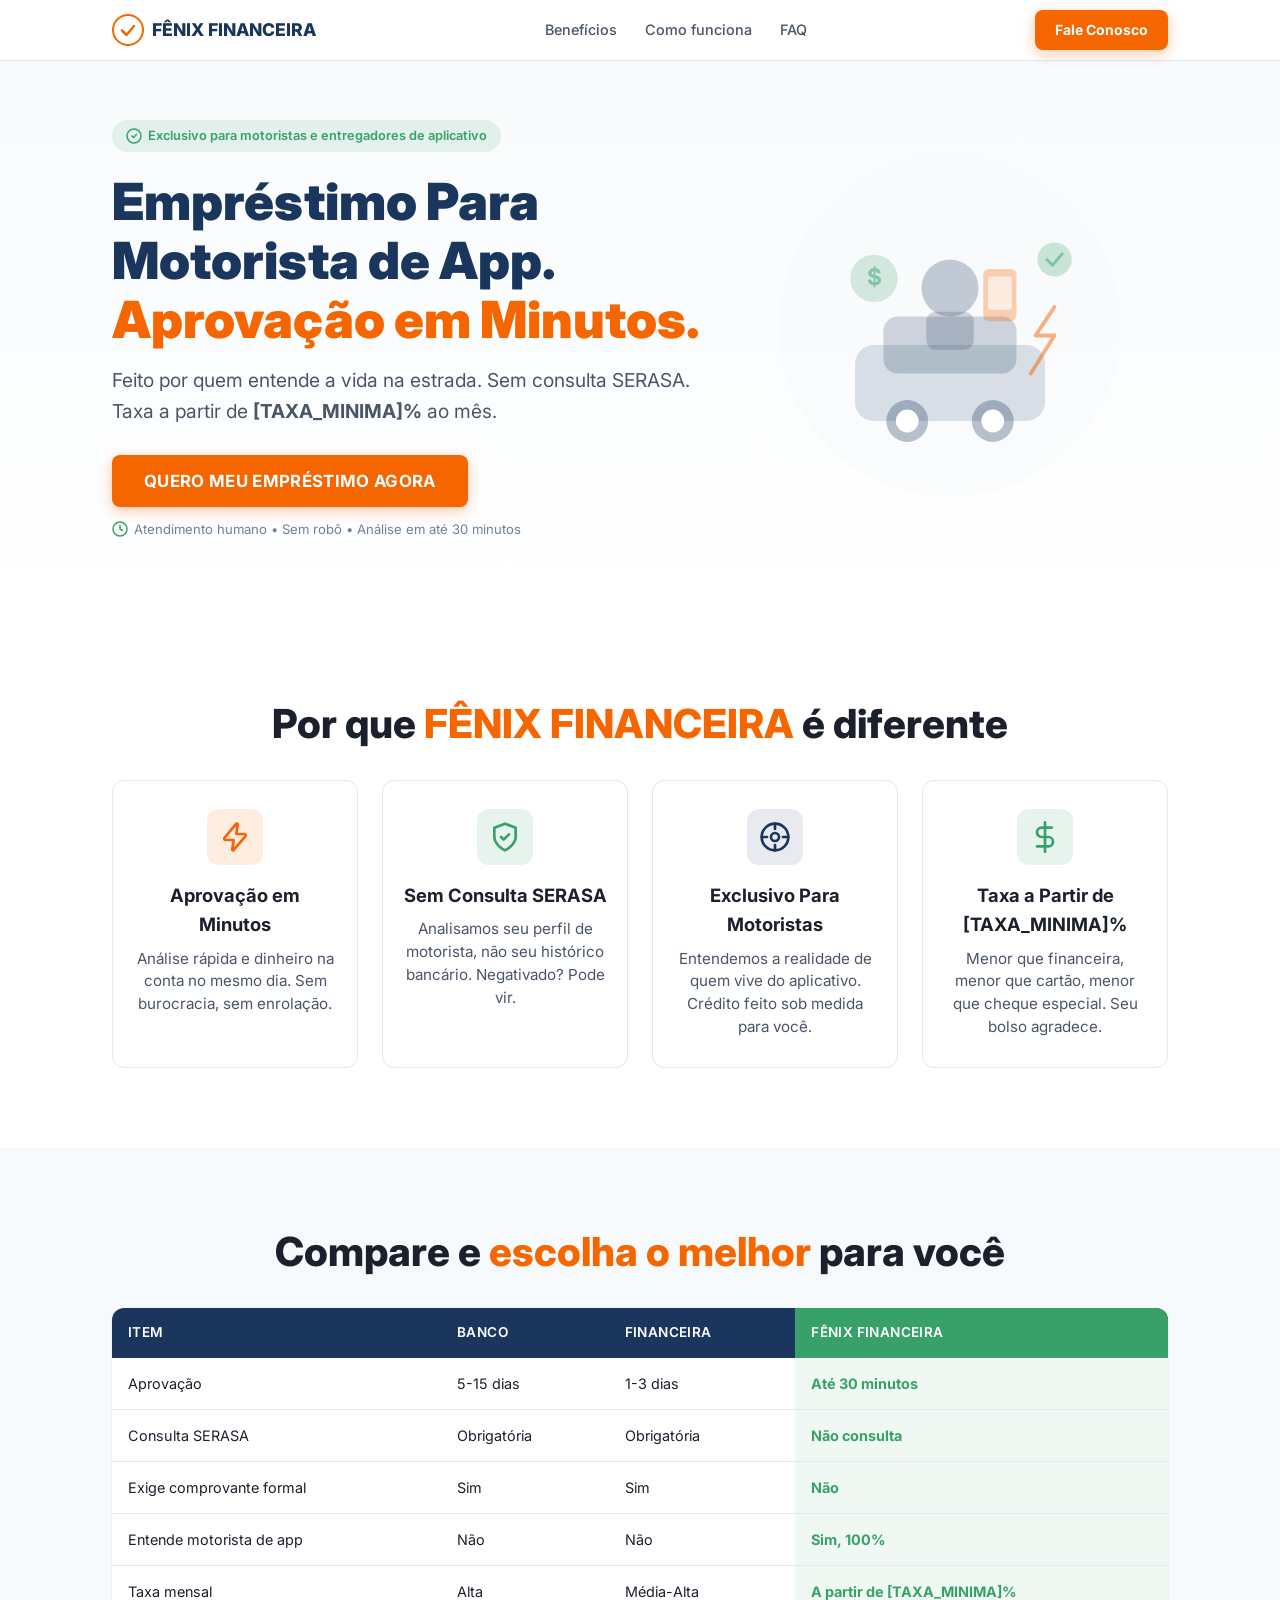
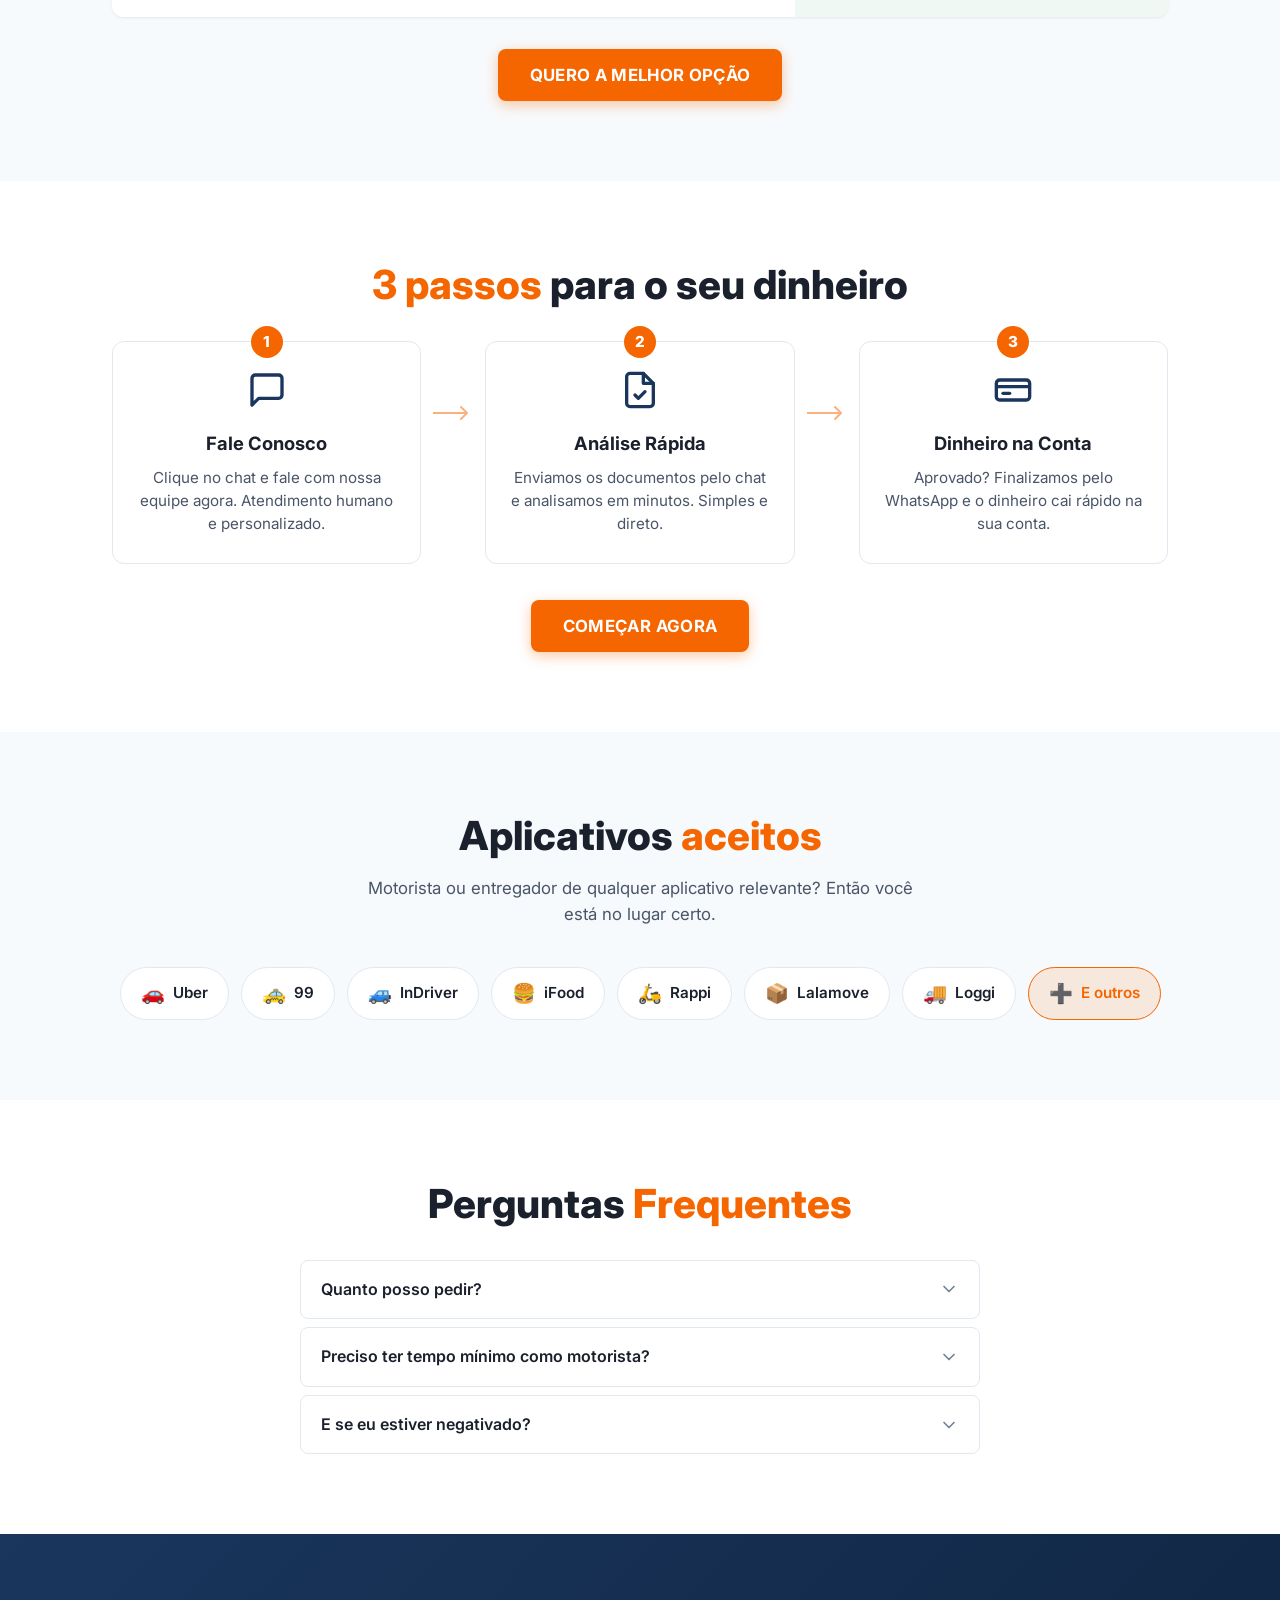
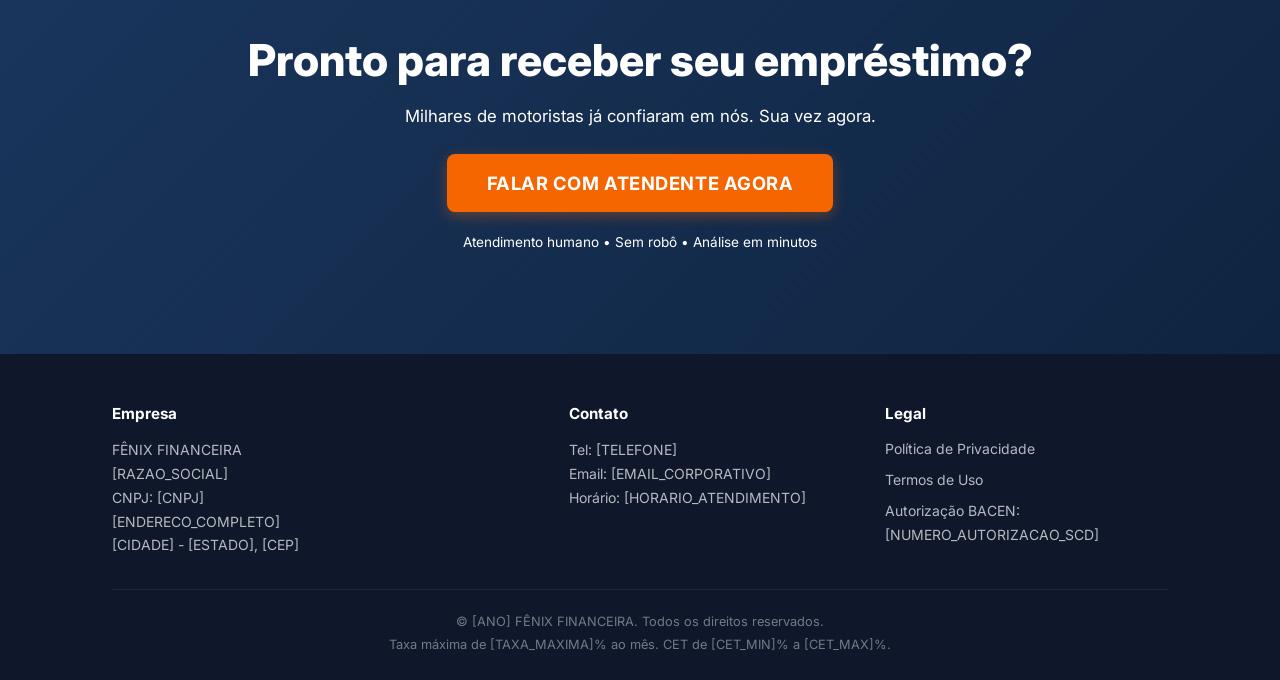
==== commit 43aa5773: "MUDANDO O html" ====
--- a/index.html
+++ b/index.html
@@ -26,20 +26,6 @@
   <title>FÊNIX FINANCEIRA - Empréstimo para Motorista de App | Aprovação Rápida</title>
 </head>
 <body>
-
-  <!--Start of Tawk.to Script-->
-  <script type="text/javascript">
-  var Tawk_API=Tawk_API||{}, Tawk_LoadStart=new Date();
-  (function(){
-  var s1=document.createElement("script"),s0=document.getElementsByTagName("script")[0];
-  s1.async=true;
-  s1.src='https://embed.tawk.to/69e11e8162538b1c343eefce/1jmbluanu';
-  s1.charset='UTF-8';
-  s1.setAttribute('crossorigin','*');
-  s0.parentNode.insertBefore(s1,s0);
-  })();
-  </script>
-  <!--End of Tawk.to Script-->
 
   <!-- ============================================ -->
   <!-- HEADER / NAVBAR                              -->
@@ -376,21 +362,11 @@
               </svg>
             </summary>
             <div class="faq__answer">
-              <p>[PLACEHOLDER_FAQ_1_RESPOSTA] — Exemplo: Valores de R$ [VALOR_MIN] a R$ [VALOR_MAX], sujeito à análise do perfil do motorista.</p>
+              <p>NOSSOS VALORES VÃO DE R$500,00 até R$2.000,00</p>
             </div>
           </details>
 
-          <details class="faq__item fade-in">
-            <summary class="faq__question">
-              <span>Qual o prazo para pagar?</span>
-              <svg class="faq__chevron" width="20" height="20" viewBox="0 0 24 24" fill="none" aria-hidden="true">
-                <path d="M6 9l6 6 6-6" stroke="currentColor" stroke-width="2" stroke-linecap="round" stroke-linejoin="round"/>
-              </svg>
-            </summary>
-            <div class="faq__answer">
-              <p>[PLACEHOLDER_FAQ_2_RESPOSTA] — Exemplo: Prazos de [PRAZO_MIN] a [PRAZO_MAX] meses, com parcelas que cabem no seu bolso.</p>
-            </div>
-          </details>
+          
 
           <details class="faq__item fade-in">
             <summary class="faq__question">
@@ -400,7 +376,7 @@
               </svg>
             </summary>
             <div class="faq__answer">
-              <p>[PLACEHOLDER_FAQ_3_RESPOSTA] — Exemplo: Analisamos cada caso individualmente. Fale conosco para saber se você se qualifica.</p>
+              <p>[Analisamos cada caso individualmente. Fale conosco para saber se você se qualifica.</p>
             </div>
           </details>
 
@@ -412,45 +388,15 @@
               </svg>
             </summary>
             <div class="faq__answer">
-              <p>[PLACEHOLDER_FAQ_4_RESPOSTA] — Exemplo: Não consultamos SERASA/SPC. Analisamos seu perfil como motorista de aplicativo.</p>
+              <p>Não consultamos SERASA/SPC. Analisamos seu perfil como motorista de aplicativo.</p>
             </div>
           </details>
 
-          <details class="faq__item fade-in">
-            <summary class="faq__question">
-              <span>Quanto tempo demora para o dinheiro cair?</span>
-              <svg class="faq__chevron" width="20" height="20" viewBox="0 0 24 24" fill="none" aria-hidden="true">
-                <path d="M6 9l6 6 6-6" stroke="currentColor" stroke-width="2" stroke-linecap="round" stroke-linejoin="round"/>
-              </svg>
-            </summary>
-            <div class="faq__answer">
-              <p>[PLACEHOLDER_FAQ_5_RESPOSTA] — Exemplo: Após aprovação, o dinheiro pode cair na sua conta no mesmo dia.</p>
-            </div>
-          </details>
-
-          <details class="faq__item fade-in">
-            <summary class="faq__question">
-              <span>Qual a taxa exata?</span>
-              <svg class="faq__chevron" width="20" height="20" viewBox="0 0 24 24" fill="none" aria-hidden="true">
-                <path d="M6 9l6 6 6-6" stroke="currentColor" stroke-width="2" stroke-linecap="round" stroke-linejoin="round"/>
-              </svg>
-            </summary>
-            <div class="faq__answer">
-              <p>[PLACEHOLDER_FAQ_6_RESPOSTA] — Exemplo: A taxa começa a partir de [TAXA_MINIMA]% ao mês. O valor exato depende da análise do seu perfil.</p>
-            </div>
-          </details>
-
-          <details class="faq__item fade-in">
-            <summary class="faq__question">
-              <span>Posso antecipar o pagamento?</span>
-              <svg class="faq__chevron" width="20" height="20" viewBox="0 0 24 24" fill="none" aria-hidden="true">
-                <path d="M6 9l6 6 6-6" stroke="currentColor" stroke-width="2" stroke-linecap="round" stroke-linejoin="round"/>
-              </svg>
-            </summary>
-            <div class="faq__answer">
-              <p>[PLACEHOLDER_FAQ_7_RESPOSTA] — Exemplo: Sim! Você pode antecipar parcelas com desconto nos juros.</p>
-            </div>
-          </details>
+          
+
+          
+
+          
         </div>
       </div>
     </section>
@@ -518,5 +464,19 @@
   <!-- Scripts -->
   <script src="js/script.js"></script>
 
+  <!--Start of Tawk.to Script-->
+  <script type="text/javascript">
+  var Tawk_API=Tawk_API||{}, Tawk_LoadStart=new Date();
+  (function(){
+  var s1=document.createElement("script"),s0=document.getElementsByTagName("script")[0];
+  s1.async=true;
+  s1.src='https://embed.tawk.to/69e11e8162538b1c343eefce/1jmbluanu';
+  s1.charset='UTF-8';
+  s1.setAttribute('crossorigin','*');
+  s0.parentNode.insertBefore(s1,s0);
+  })();
+  </script>
+  <!--End of Tawk.to Script-->
+
 </body>
 </html>
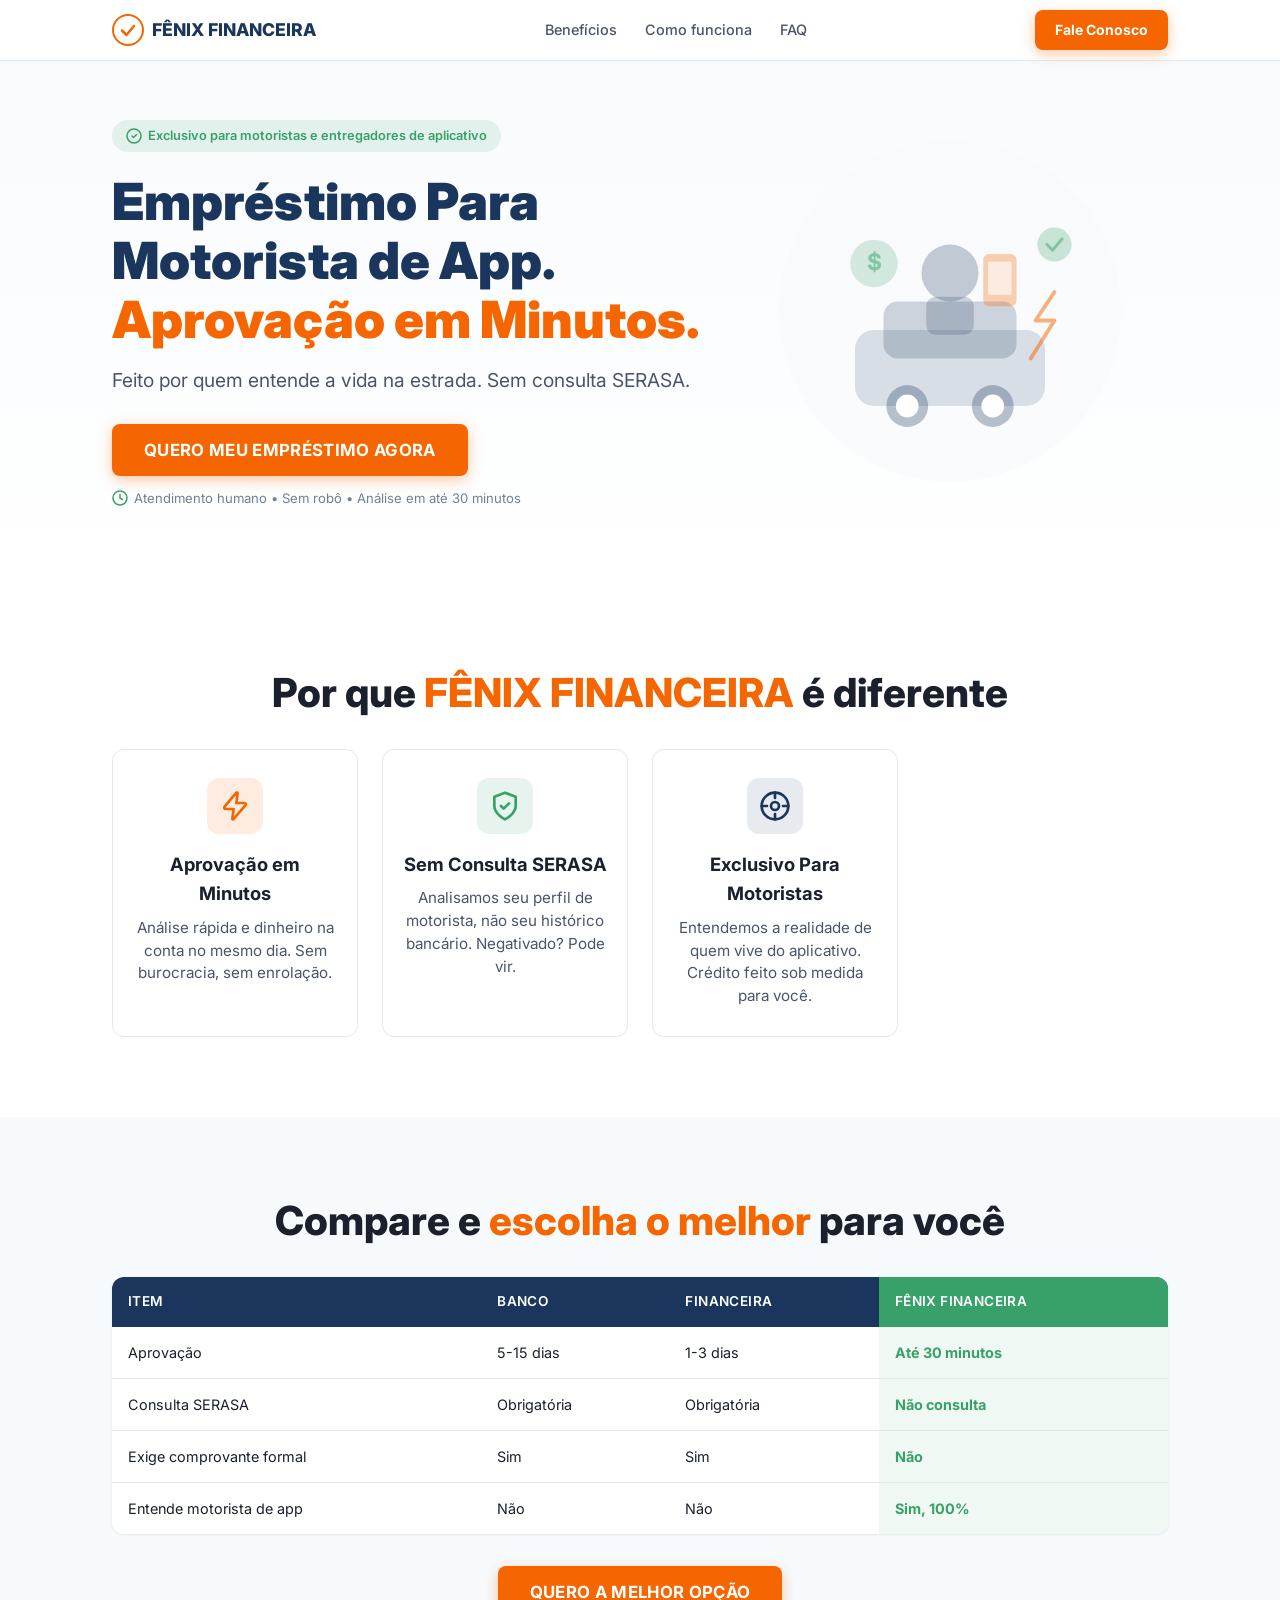
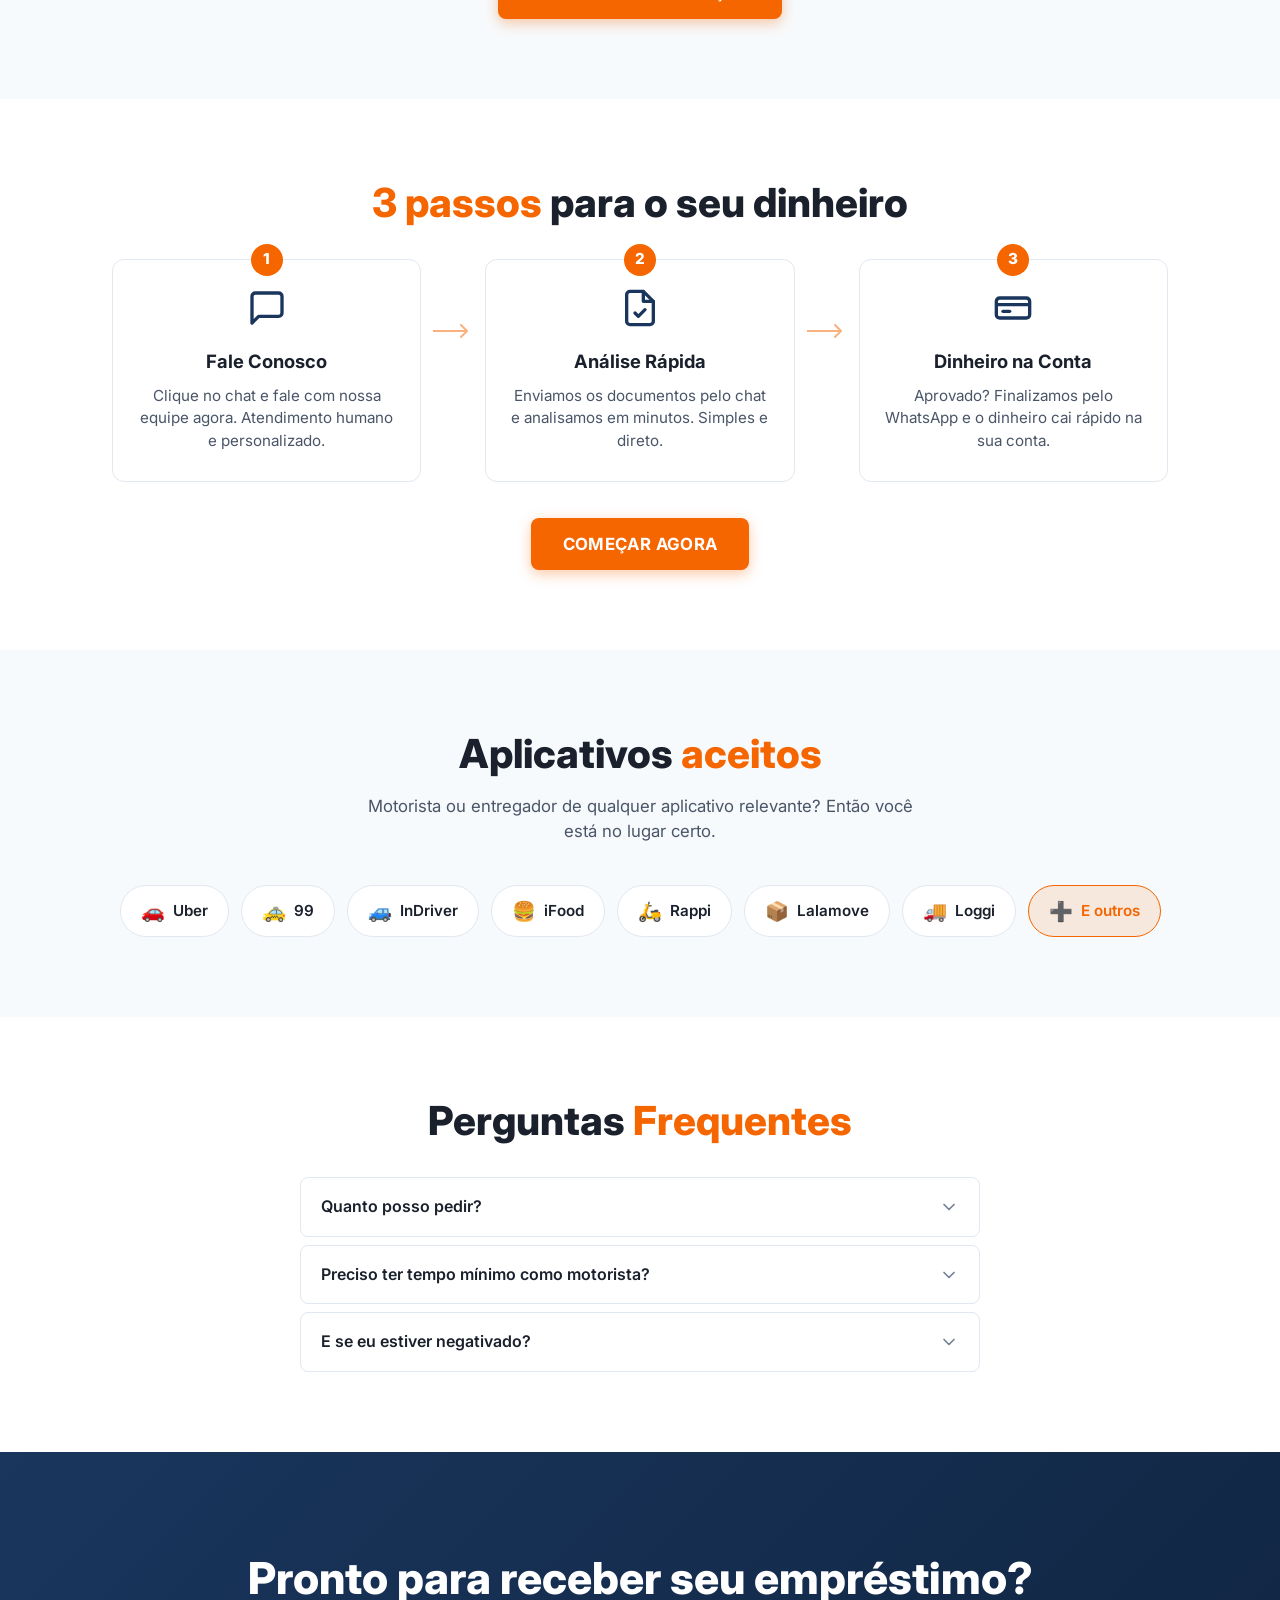
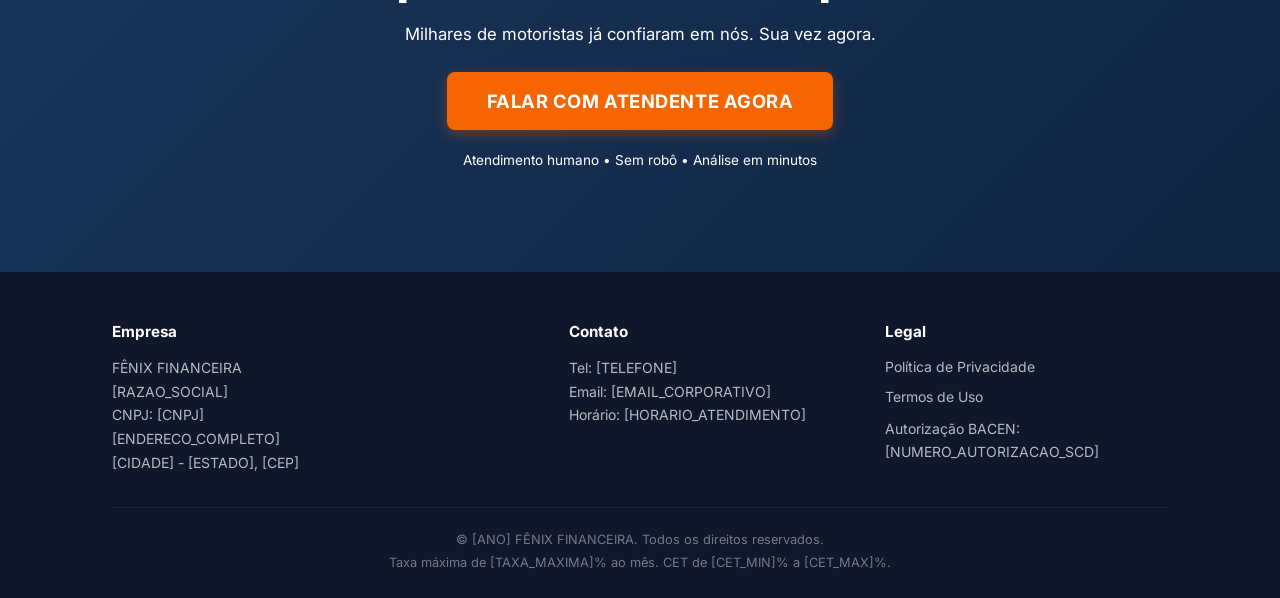
==== commit 18133de3: "removendo tudo que tem a ver com taxa" ====
--- a/index.html
+++ b/index.html
@@ -3,7 +3,7 @@
 <head>
   <meta charset="UTF-8">
   <meta name="viewport" content="width=device-width, initial-scale=1.0, maximum-scale=5.0">
-  <meta name="description" content="Empréstimo para motorista de app com aprovação em minutos. Taxa a partir de [TAXA_MINIMA]%. Sem consulta SERASA. FÊNIX FINANCEIRA - crédito exclusivo para motoristas e entregadores de aplicativo.">
+  <meta name="description" content="Empréstimo para motorista de app com aprovação em minutos. Sem consulta SERASA. FÊNIX FINANCEIRA - crédito exclusivo para motoristas e entregadores de aplicativo.">
   <meta name="keywords" content="empréstimo motorista uber, empréstimo 99, empréstimo ifood, crédito motorista app, empréstimo sem serasa, empréstimo rappi, empréstimo entregador">
   <meta name="robots" content="index, follow">
   <meta name="theme-color" content="#1a365d">
@@ -70,7 +70,7 @@
           </h1>
 
           <p class="hero__subtitle">
-            Feito por quem entende a vida na estrada. Sem consulta SERASA. Taxa a partir de <strong>[TAXA_MINIMA]%</strong> ao mês.
+            Feito por quem entende a vida na estrada. Sem consulta SERASA.
           </p>
 
           <div class="hero__cta-group">
@@ -160,16 +160,7 @@
             <p class="benefit-card__text">Entendemos a realidade de quem vive do aplicativo. Crédito feito sob medida para você.</p>
           </div>
 
-          <!-- Card 4 -->
-          <div class="benefit-card fade-in">
-            <div class="benefit-card__icon benefit-card__icon--money">
-              <svg width="32" height="32" viewBox="0 0 24 24" fill="none" aria-hidden="true">
-                <path d="M12 1v22M17 5H9.5a3.5 3.5 0 100 7h5a3.5 3.5 0 110 7H6" stroke="currentColor" stroke-width="2" stroke-linecap="round" stroke-linejoin="round"/>
-              </svg>
-            </div>
-            <h3 class="benefit-card__title">Taxa a Partir de [TAXA_MINIMA]%</h3>
-            <p class="benefit-card__text">Menor que financeira, menor que cartão, menor que cheque especial. Seu bolso agradece.</p>
-          </div>
+          
         </div>
       </div>
     </section>
@@ -217,10 +208,6 @@
                 <td data-label="FÊNIX FINANCEIRA" class="comparison__highlight-col"><strong>Sim, 100%</strong></td>
               </tr>
               <tr>
-                <td data-label="Item">Taxa mensal</td>
-                <td data-label="Banco">Alta</td>
-                <td data-label="Financeira">Média-Alta</td>
-                <td data-label="FÊNIX FINANCEIRA" class="comparison__highlight-col"><strong>A partir de [TAXA_MINIMA]%</strong></td>
               </tr>
             </tbody>
           </table>
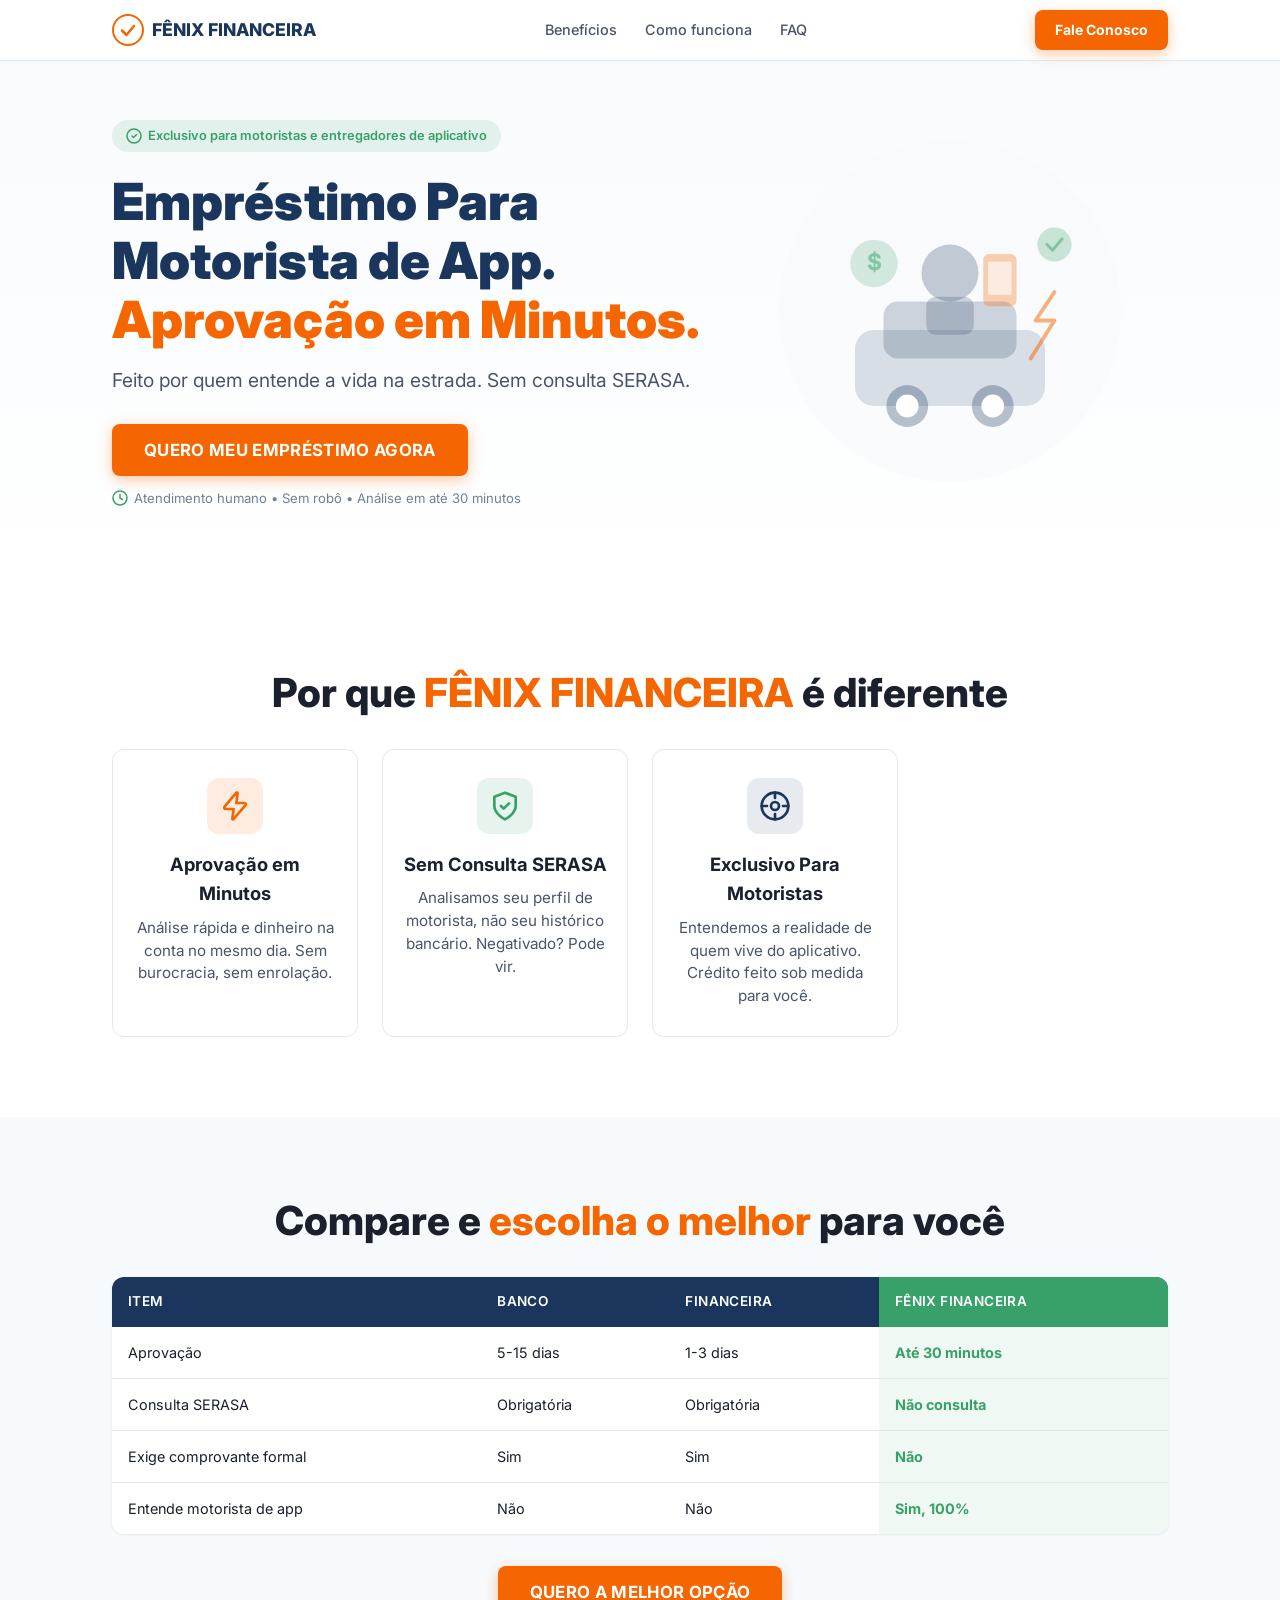
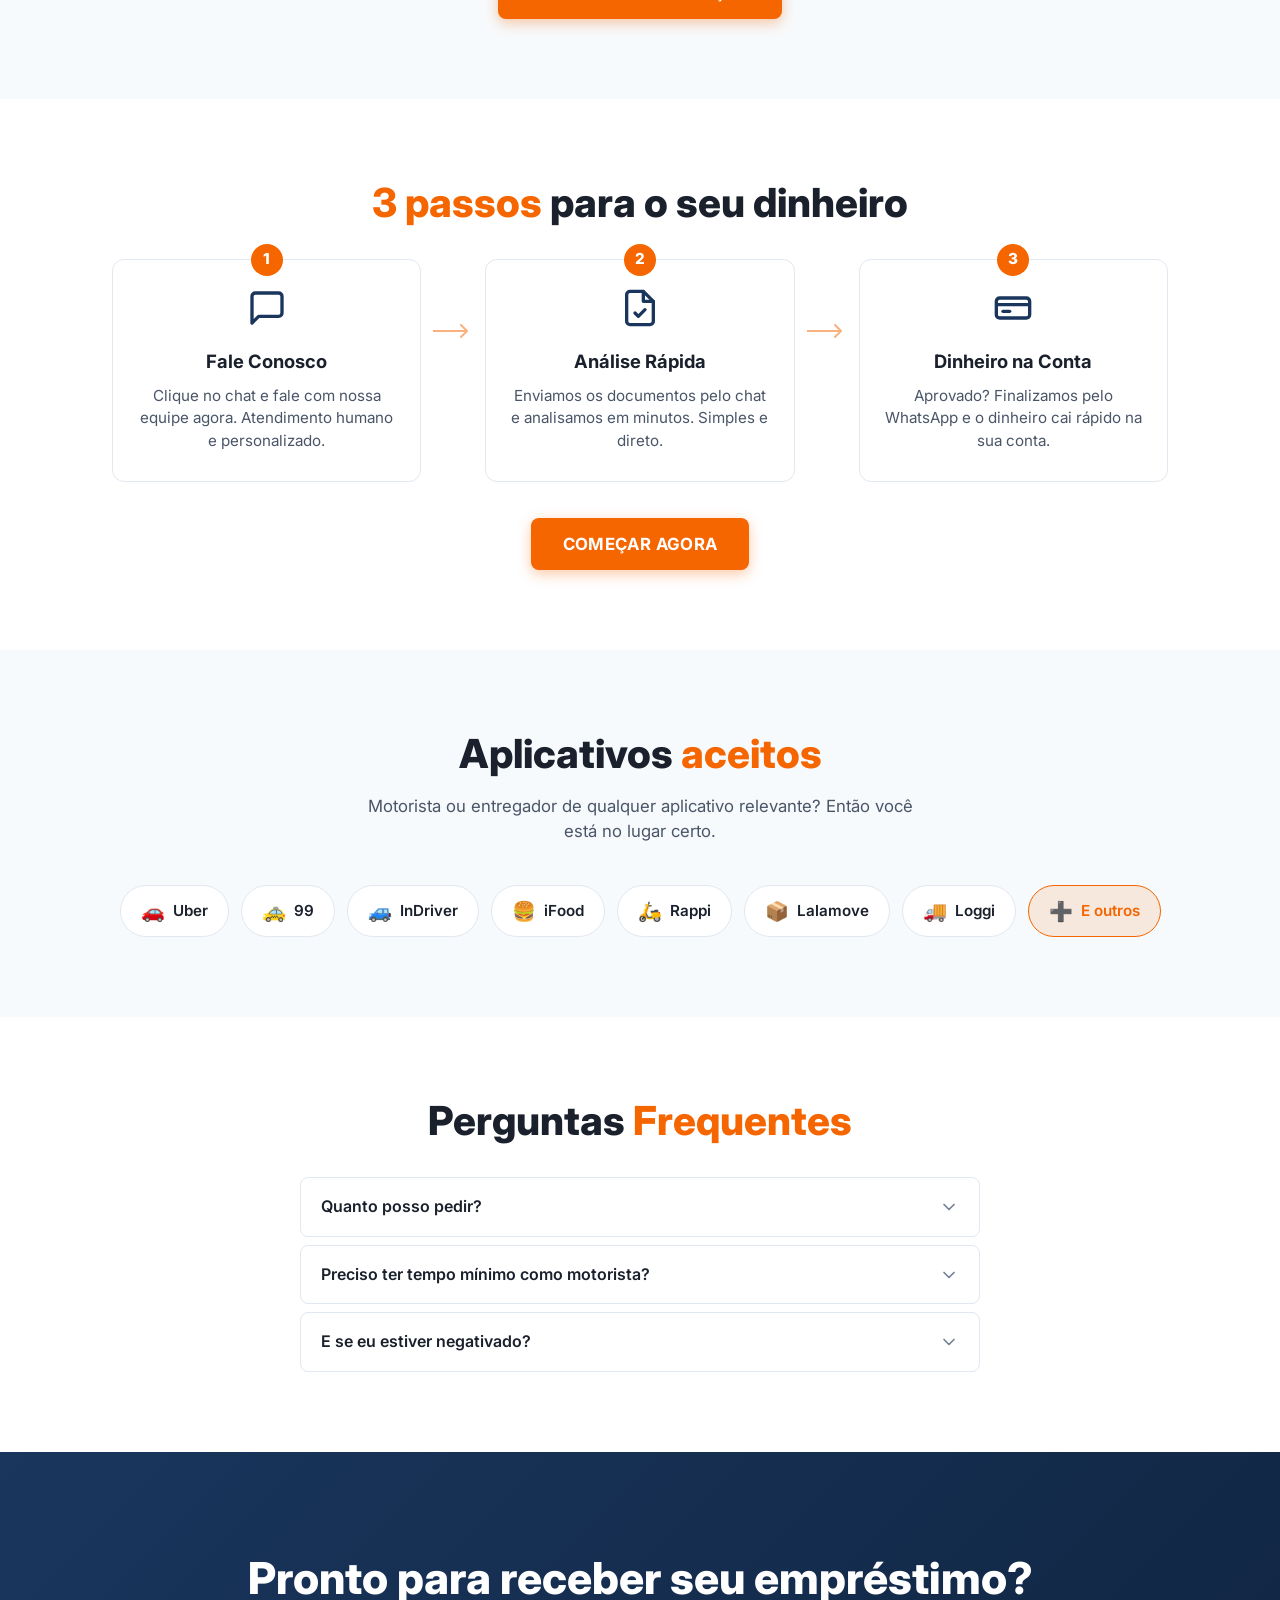
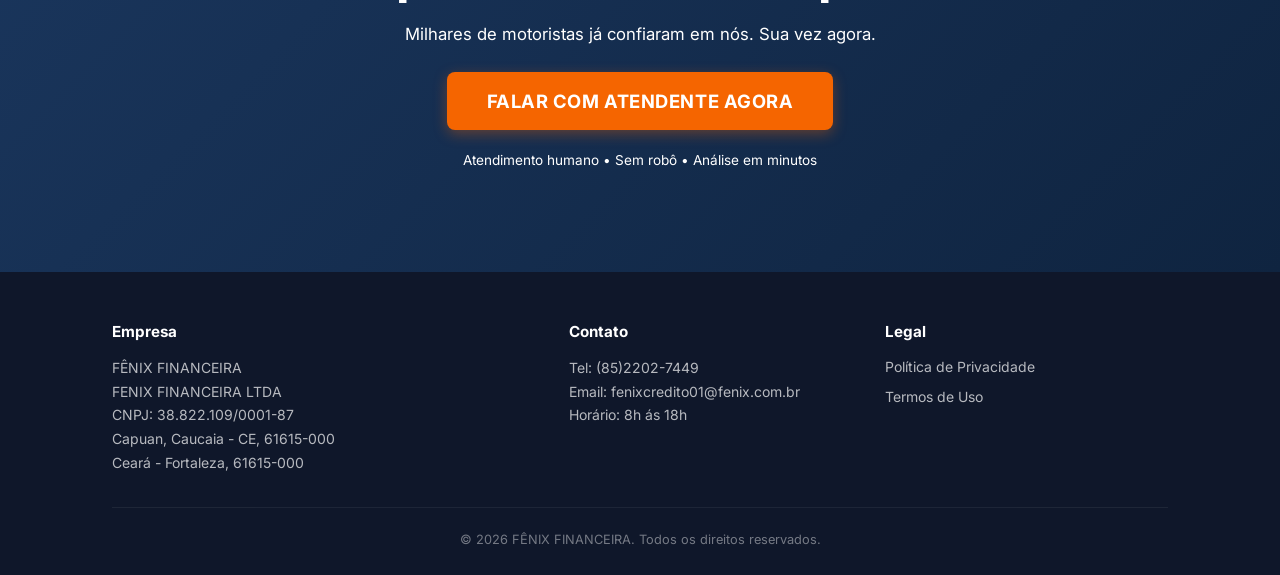
==== commit c749391f: "mudanças" ====
--- a/index.html
+++ b/index.html
@@ -363,7 +363,7 @@
               </svg>
             </summary>
             <div class="faq__answer">
-              <p>[Analisamos cada caso individualmente. Fale conosco para saber se você se qualifica.</p>
+              <p>Analisamos cada caso individualmente. Fale conosco para saber se você se qualifica.</p>
             </div>
           </details>
 
@@ -418,18 +418,18 @@
         <div class="footer__col">
           <h4 class="footer__heading">Empresa</h4>
           <p class="footer__text">FÊNIX FINANCEIRA</p>
-          <p class="footer__text">[RAZAO_SOCIAL]</p>
-          <p class="footer__text">CNPJ: [CNPJ]</p>
-          <p class="footer__text">[ENDERECO_COMPLETO]</p>
-          <p class="footer__text">[CIDADE] - [ESTADO], [CEP]</p>
+          <p class="footer__text">FENIX FINANCEIRA LTDA</p>
+          <p class="footer__text">CNPJ: 38.822.109/0001-87</p>
+          <p class="footer__text">Capuan, Caucaia - CE, 61615-000</p>
+          <p class="footer__text">Ceará - Fortaleza, 61615-000</p>
         </div>
 
         <!-- Coluna Contato -->
         <div class="footer__col">
           <h4 class="footer__heading">Contato</h4>
-          <p class="footer__text">Tel: [TELEFONE]</p>
-          <p class="footer__text">Email: [EMAIL_CORPORATIVO]</p>
-          <p class="footer__text">Horário: [HORARIO_ATENDIMENTO]</p>
+          <p class="footer__text">Tel: (85)2202-7449</p>
+          <p class="footer__text">Email: fenixcredito01@fenix.com.br</p>
+          <p class="footer__text">Horário: 8h ás 18h</p>
         </div>
 
         <!-- Coluna Legal -->
@@ -437,13 +437,13 @@
           <h4 class="footer__heading">Legal</h4>
           <a href="privacidade.html" class="footer__link">Política de Privacidade</a>
           <a href="termos.html" class="footer__link">Termos de Uso</a>
-          <p class="footer__text">Autorização BACEN: [NUMERO_AUTORIZACAO_SCD]</p>
+           
         </div>
       </div>
 
       <div class="footer__bottom">
-        <p>&copy; [ANO] FÊNIX FINANCEIRA. Todos os direitos reservados.</p>
-        <p>Taxa máxima de [TAXA_MAXIMA]% ao mês. CET de [CET_MIN]% a [CET_MAX]%.</p>
+        <p>&copy; 2026 FÊNIX FINANCEIRA. Todos os direitos reservados.</p>
+        
       </div>
     </div>
   </footer>
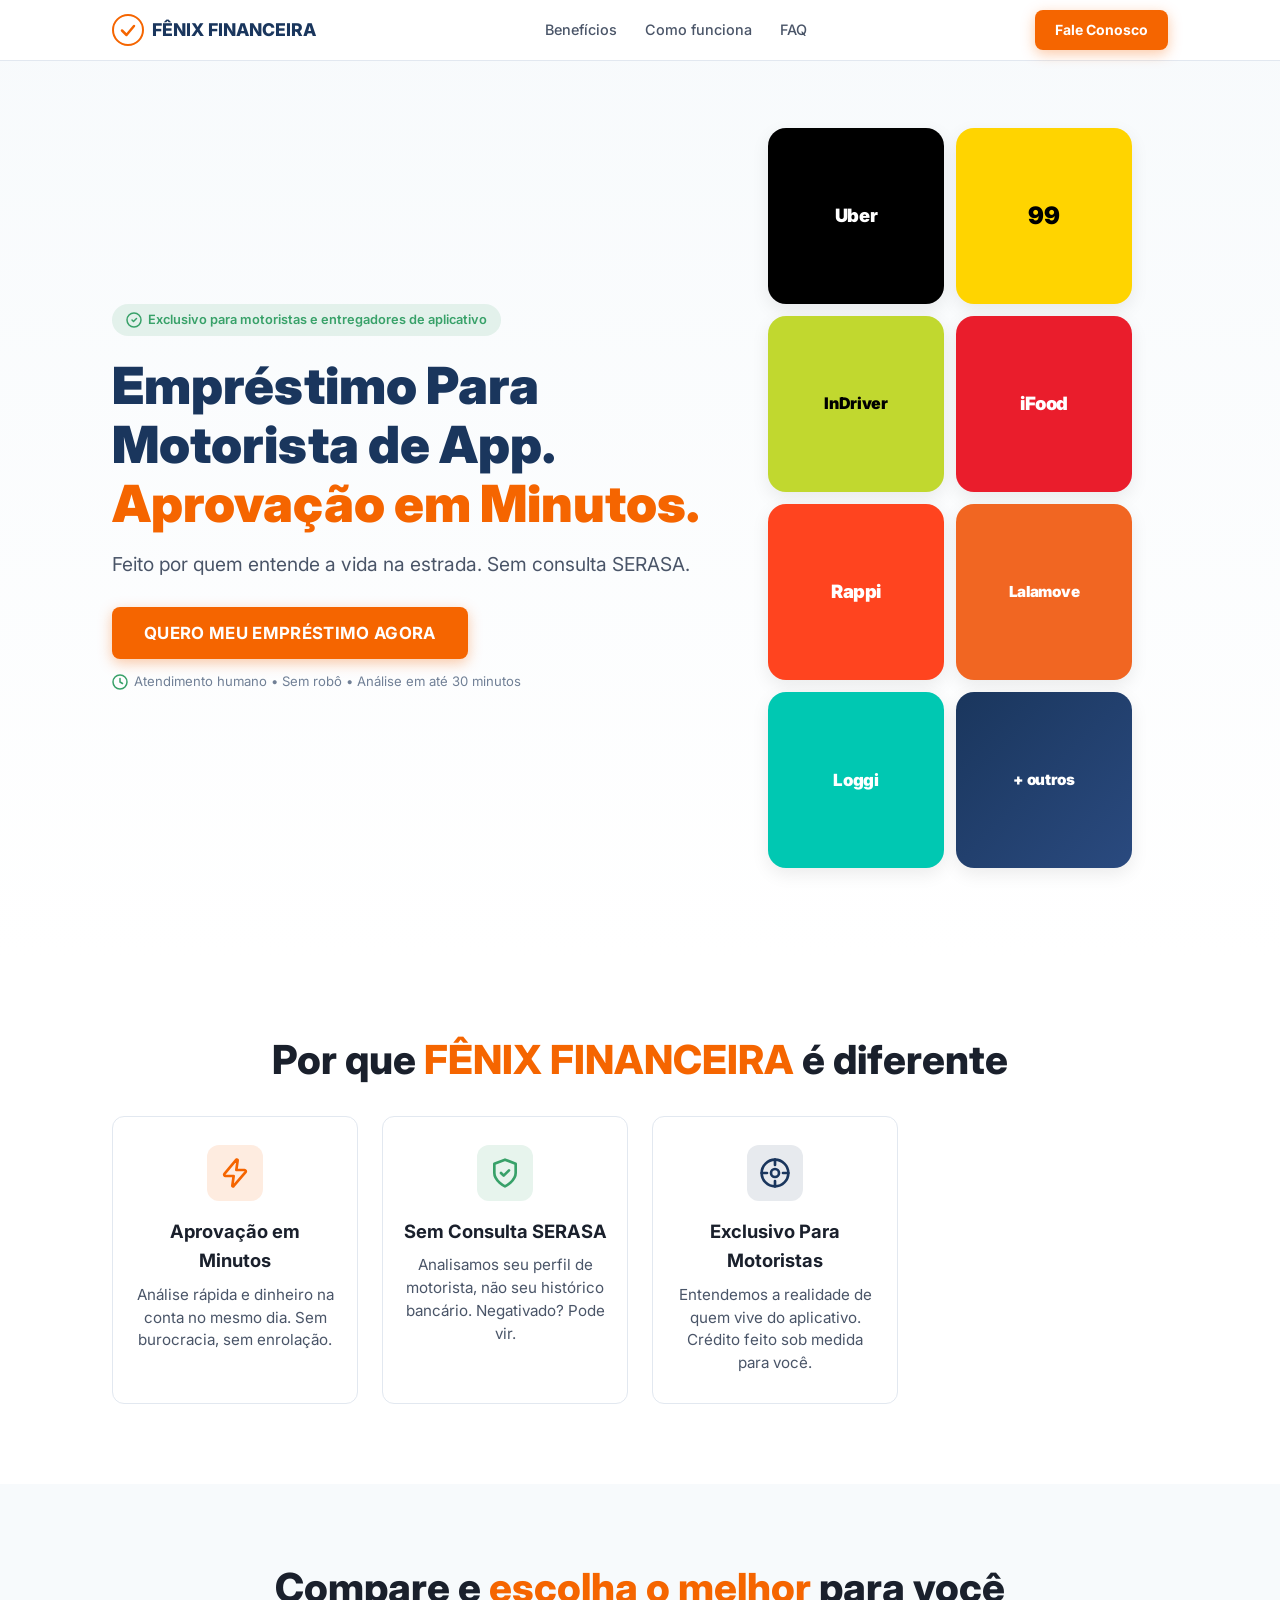
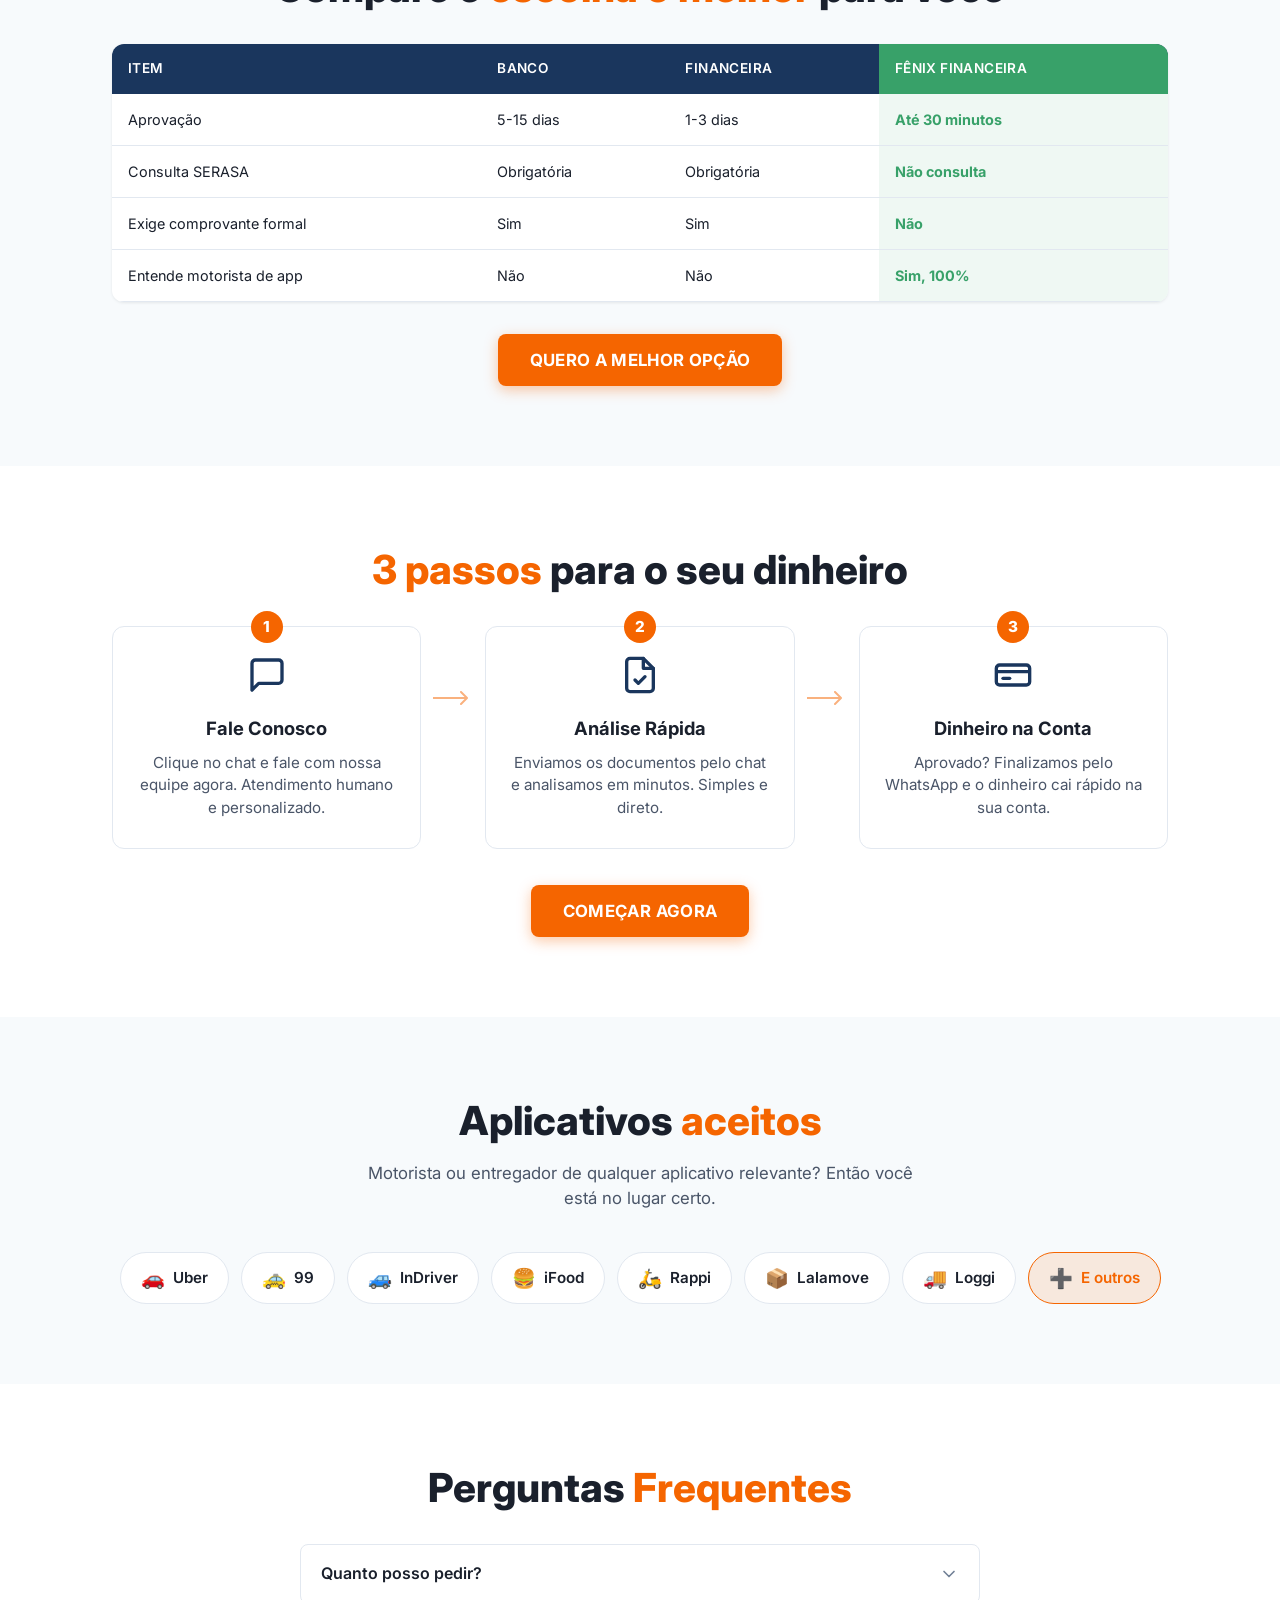
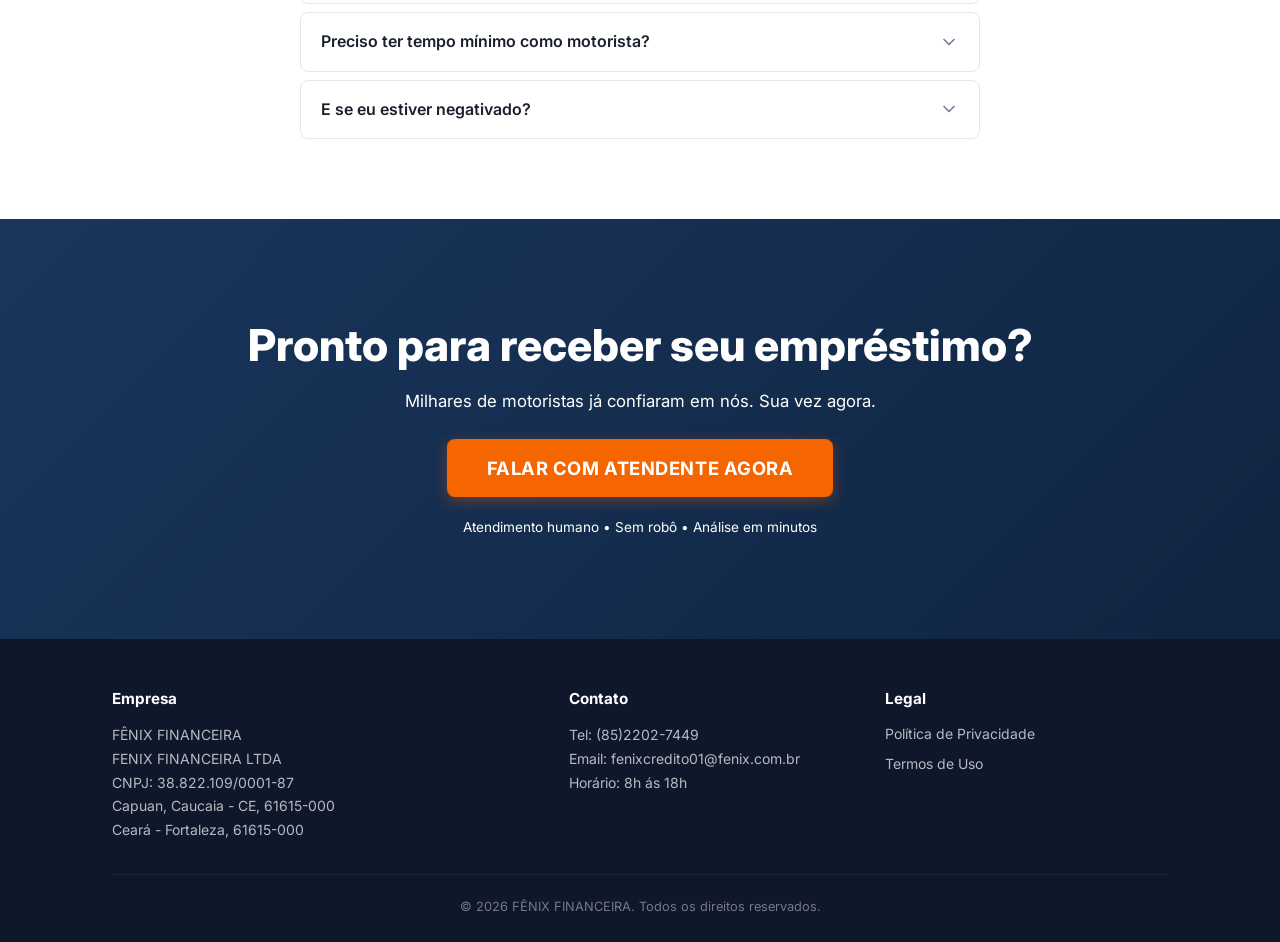
==== commit a83b2b0c: "Substitui ilustração abstrata por grade de apps aceitos no hero" ====
--- a/index.html
+++ b/index.html
@@ -85,33 +85,16 @@
         </div>
 
         <div class="hero__illustration" aria-hidden="true">
-          <!-- Ilustração SVG de motorista -->
-          <svg viewBox="0 0 400 400" fill="none" class="hero__svg">
-            <!-- Fundo circular -->
-            <circle cx="200" cy="200" r="180" fill="var(--color-bg-alt)" opacity="0.5"/>
-            <!-- Carro estilizado -->
-            <rect x="100" y="220" width="200" height="80" rx="20" fill="var(--color-primary)" opacity="0.15"/>
-            <rect x="130" y="190" width="140" height="60" rx="15" fill="var(--color-primary)" opacity="0.2"/>
-            <!-- Rodas -->
-            <circle cx="155" cy="300" r="22" fill="var(--color-primary)" opacity="0.3"/>
-            <circle cx="155" cy="300" r="12" fill="var(--color-bg)"/>
-            <circle cx="245" cy="300" r="22" fill="var(--color-primary)" opacity="0.3"/>
-            <circle cx="245" cy="300" r="12" fill="var(--color-bg)"/>
-            <!-- Motorista (silhueta) -->
-            <circle cx="200" cy="160" r="30" fill="var(--color-primary)" opacity="0.25"/>
-            <rect x="175" y="185" width="50" height="40" rx="10" fill="var(--color-primary)" opacity="0.2"/>
-            <!-- Celular -->
-            <rect x="235" y="140" width="35" height="55" rx="6" fill="var(--color-cta)" opacity="0.3"/>
-            <rect x="240" y="148" width="25" height="35" rx="2" fill="var(--color-bg)" opacity="0.6"/>
-            <!-- Raio (velocidade) -->
-            <path d="M310 180L290 210H310L285 250" stroke="var(--color-cta)" stroke-width="4" stroke-linecap="round" stroke-linejoin="round" opacity="0.5"/>
-            <!-- Cifrão -->
-            <circle cx="120" cy="150" r="25" fill="var(--color-success)" opacity="0.2"/>
-            <text x="120" y="157" text-anchor="middle" fill="var(--color-success)" font-size="24" font-weight="700" opacity="0.5">$</text>
-            <!-- Indicador de check -->
-            <circle cx="310" cy="130" r="18" fill="var(--color-success)" opacity="0.25"/>
-            <path d="M302 130L308 136L318 124" stroke="var(--color-success)" stroke-width="3" stroke-linecap="round" stroke-linejoin="round" opacity="0.5"/>
-          </svg>
+          <div class="hero__apps-grid">
+            <div class="hero-app hero-app--uber">Uber</div>
+            <div class="hero-app hero-app--99">99</div>
+            <div class="hero-app hero-app--indriver">InDriver</div>
+            <div class="hero-app hero-app--ifood">iFood</div>
+            <div class="hero-app hero-app--rappi">Rappi</div>
+            <div class="hero-app hero-app--lalamove">Lalamove</div>
+            <div class="hero-app hero-app--loggi">Loggi</div>
+            <div class="hero-app hero-app--more">+ outros</div>
+          </div>
         </div>
       </div>
     </section>
--- a/css/style.css
+++ b/css/style.css
@@ -312,12 +312,89 @@
 
 .hero__illustration {
   width: 100%;
-  max-width: 320px;
+  max-width: 380px;
 }
 
 .hero__svg {
   width: 100%;
   height: auto;
+}
+
+/* Grade de apps no hero */
+.hero__apps-grid {
+  display: grid;
+  grid-template-columns: repeat(2, 1fr);
+  gap: 12px;
+  padding: 8px;
+}
+
+.hero-app {
+  aspect-ratio: 1 / 1;
+  border-radius: 18px;
+  display: flex;
+  align-items: center;
+  justify-content: center;
+  font-weight: 900;
+  font-size: 1.15rem;
+  letter-spacing: -0.02em;
+  box-shadow: 0 6px 18px rgba(0,0,0,0.08);
+  transition: transform 0.3s ease, box-shadow 0.3s ease;
+  user-select: none;
+}
+
+.hero-app:hover {
+  transform: translateY(-3px) rotate(-1deg);
+  box-shadow: 0 10px 24px rgba(0,0,0,0.14);
+}
+
+.hero-app:nth-child(even):hover {
+  transform: translateY(-3px) rotate(1deg);
+}
+
+/* Cores de cada app (estilizadas — não usamos logos oficiais) */
+.hero-app--uber {
+  background: #000000;
+  color: #ffffff;
+}
+
+.hero-app--99 {
+  background: #FFD400;
+  color: #000000;
+  font-size: 1.5rem;
+}
+
+.hero-app--indriver {
+  background: #C1D82F;
+  color: #000000;
+  font-size: 1rem;
+}
+
+.hero-app--ifood {
+  background: #EA1D2C;
+  color: #ffffff;
+}
+
+.hero-app--rappi {
+  background: #FF441F;
+  color: #ffffff;
+}
+
+.hero-app--lalamove {
+  background: #F16622;
+  color: #ffffff;
+  font-size: 0.95rem;
+}
+
+.hero-app--loggi {
+  background: #00C8B2;
+  color: #ffffff;
+  font-size: 1.05rem;
+}
+
+.hero-app--more {
+  background: linear-gradient(135deg, var(--color-primary) 0%, var(--color-primary-light) 100%);
+  color: #ffffff;
+  font-size: 0.95rem;
 }
 
 /* ============================================
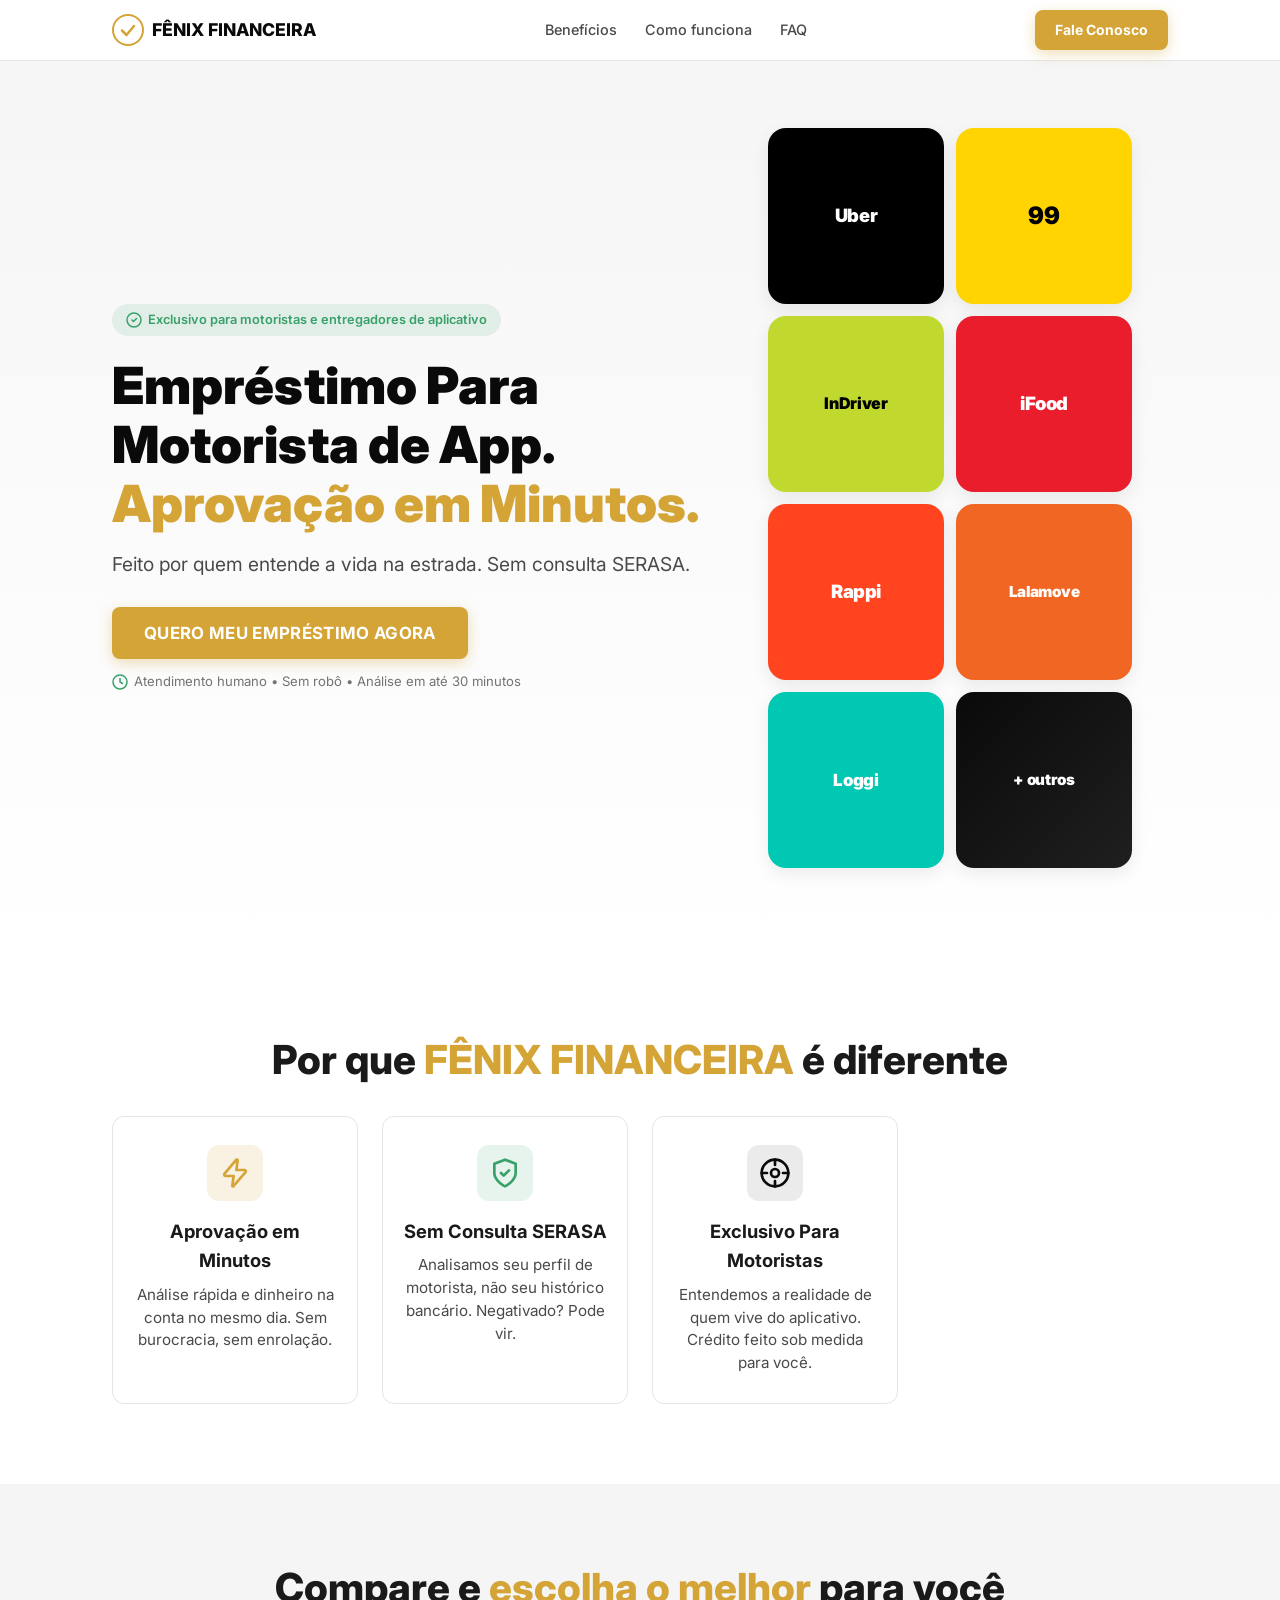
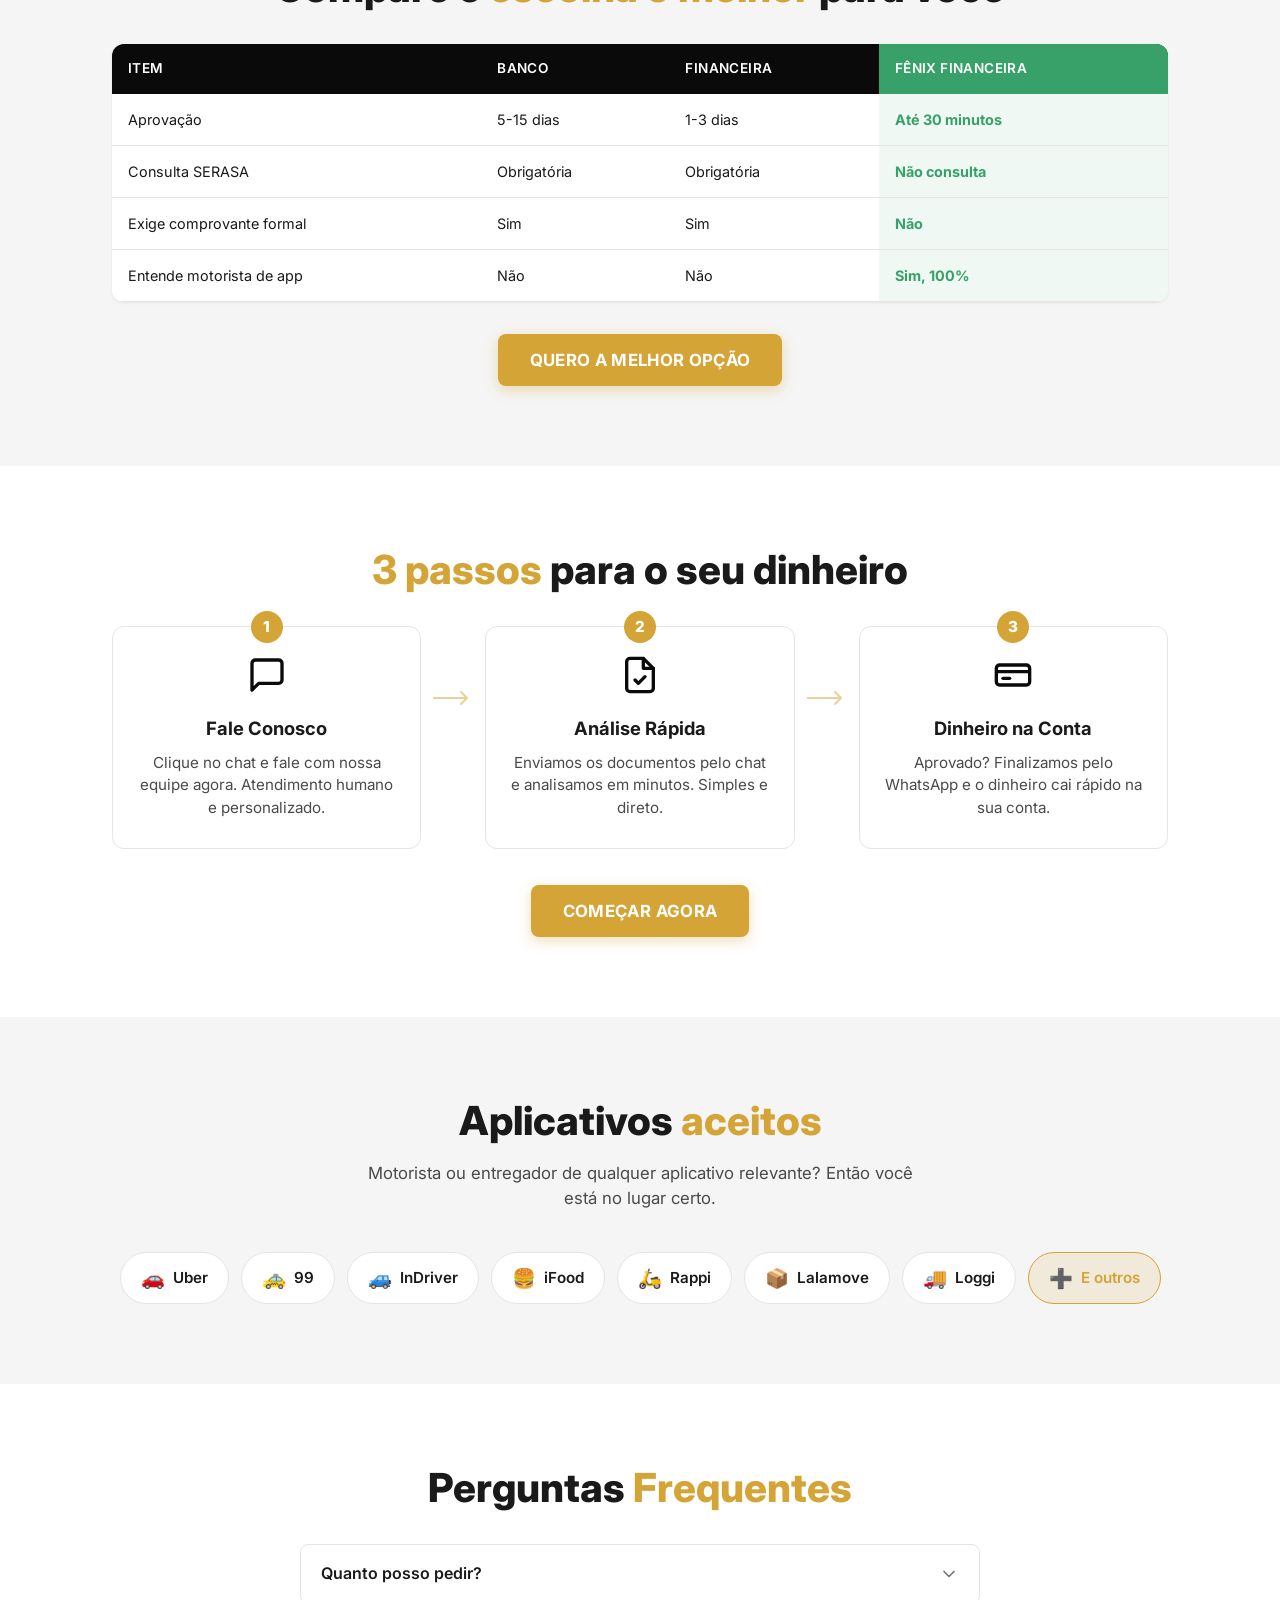
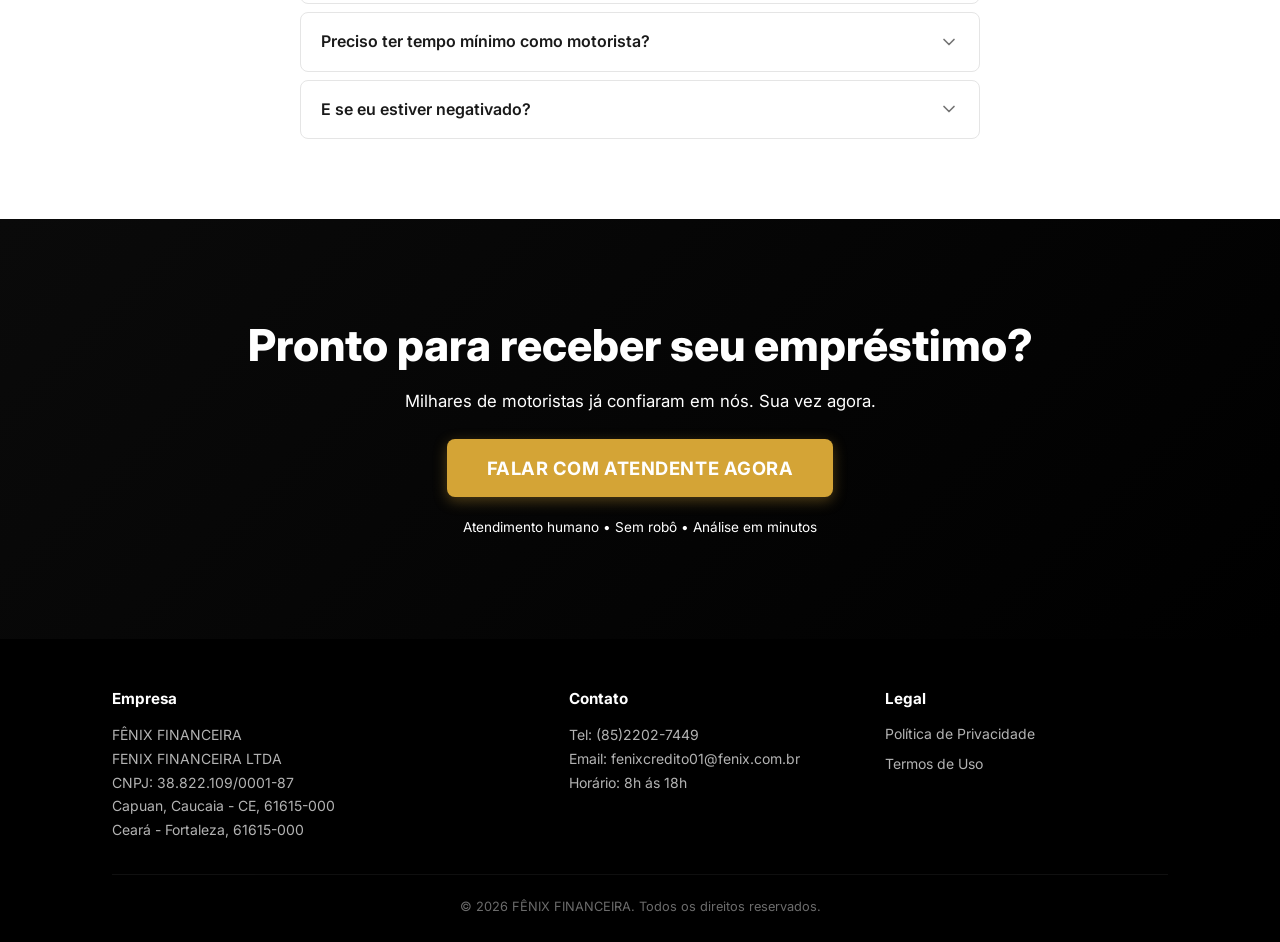
==== commit c83f1c16: "Altera paleta: laranja para dourado, azul marinho para preto" ====
--- a/index.html
+++ b/index.html
@@ -6,7 +6,7 @@
   <meta name="description" content="Empréstimo para motorista de app com aprovação em minutos. Sem consulta SERASA. FÊNIX FINANCEIRA - crédito exclusivo para motoristas e entregadores de aplicativo.">
   <meta name="keywords" content="empréstimo motorista uber, empréstimo 99, empréstimo ifood, crédito motorista app, empréstimo sem serasa, empréstimo rappi, empréstimo entregador">
   <meta name="robots" content="index, follow">
-  <meta name="theme-color" content="#1a365d">
+  <meta name="theme-color" content="#0a0a0a">
 
   <!-- Open Graph -->
   <meta property="og:title" content="FÊNIX FINANCEIRA - Empréstimo para Motorista de App">
--- a/css/style.css
+++ b/css/style.css
@@ -2,21 +2,21 @@
    VARIÁVEIS CSS — Altere aqui para customizar
    ============================================ */
 :root {
-  --color-primary: #1a365d;
-  --color-primary-light: #2a4a7f;
-  --color-primary-dark: #0f2440;
-  --color-cta: #f56500;
-  --color-cta-hover: #e05a00;
-  --color-cta-light: rgba(245, 101, 0, 0.12);
+  --color-primary: #0a0a0a;
+  --color-primary-light: #1f1f1f;
+  --color-primary-dark: #000000;
+  --color-cta: #D4A436;
+  --color-cta-hover: #B88C28;
+  --color-cta-light: rgba(212, 164, 54, 0.15);
   --color-success: #38a169;
   --color-success-light: rgba(56, 161, 105, 0.12);
-  --color-text: #1a202c;
-  --color-text-light: #4a5568;
-  --color-text-muted: #718096;
+  --color-text: #1a1a1a;
+  --color-text-light: #4a4a4a;
+  --color-text-muted: #737373;
   --color-bg: #ffffff;
-  --color-bg-alt: #f7fafc;
-  --color-bg-dark: #0f172a;
-  --color-border: #e2e8f0;
+  --color-bg-alt: #f5f5f5;
+  --color-bg-dark: #000000;
+  --color-border: #e5e5e5;
   --font-family: 'Inter', system-ui, -apple-system, BlinkMacSystemFont, 'Segoe UI', sans-serif;
   --radius-sm: 8px;
   --radius-md: 12px;
@@ -150,12 +150,12 @@
 .btn--cta {
   background: var(--color-cta);
   color: #fff;
-  box-shadow: 0 4px 14px rgba(245, 101, 0, 0.35);
+  box-shadow: 0 4px 14px rgba(212, 164, 54, 0.35);
 }
 
 .btn--cta:hover {
   background: var(--color-cta-hover);
-  box-shadow: 0 6px 20px rgba(245, 101, 0, 0.45);
+  box-shadow: 0 6px 20px rgba(212, 164, 54, 0.45);
   transform: translateY(-1px);
 }
 
@@ -168,9 +168,9 @@
 }
 
 @keyframes pulse-btn {
-  0% { box-shadow: 0 4px 14px rgba(245, 101, 0, 0.35), 0 0 0 0 rgba(245, 101, 0, 0.5); }
-  70% { box-shadow: 0 4px 14px rgba(245, 101, 0, 0.35), 0 0 0 14px rgba(245, 101, 0, 0); }
-  100% { box-shadow: 0 4px 14px rgba(245, 101, 0, 0.35), 0 0 0 0 rgba(245, 101, 0, 0); }
+  0% { box-shadow: 0 4px 14px rgba(212, 164, 54, 0.35), 0 0 0 0 rgba(212, 164, 54, 0.5); }
+  70% { box-shadow: 0 4px 14px rgba(212, 164, 54, 0.35), 0 0 0 14px rgba(212, 164, 54, 0); }
+  100% { box-shadow: 0 4px 14px rgba(212, 164, 54, 0.35), 0 0 0 0 rgba(212, 164, 54, 0); }
 }
 
 /* ============================================
@@ -447,7 +447,7 @@
 }
 
 .benefit-card__icon--car {
-  background: rgba(26, 54, 93, 0.1);
+  background: rgba(10, 10, 10, 0.08);
   color: var(--color-primary);
 }
 
@@ -826,7 +826,7 @@
   border-radius: var(--radius-full);
   font-weight: 700;
   font-size: 0.85rem;
-  box-shadow: 0 4px 20px rgba(245, 101, 0, 0.4);
+  box-shadow: 0 4px 20px rgba(212, 164, 54, 0.4);
   animation: pulse-fab 2s infinite;
   transition: transform var(--transition), background var(--transition);
   min-height: 56px;
@@ -842,9 +842,9 @@
 }
 
 @keyframes pulse-fab {
-  0% { box-shadow: 0 4px 20px rgba(245, 101, 0, 0.4), 0 0 0 0 rgba(245, 101, 0, 0.5); }
-  70% { box-shadow: 0 4px 20px rgba(245, 101, 0, 0.4), 0 0 0 18px rgba(245, 101, 0, 0); }
-  100% { box-shadow: 0 4px 20px rgba(245, 101, 0, 0.4), 0 0 0 0 rgba(245, 101, 0, 0); }
+  0% { box-shadow: 0 4px 20px rgba(212, 164, 54, 0.4), 0 0 0 0 rgba(212, 164, 54, 0.5); }
+  70% { box-shadow: 0 4px 20px rgba(212, 164, 54, 0.4), 0 0 0 18px rgba(212, 164, 54, 0); }
+  100% { box-shadow: 0 4px 20px rgba(212, 164, 54, 0.4), 0 0 0 0 rgba(212, 164, 54, 0); }
 }
 
 .chat-fab__badge {
